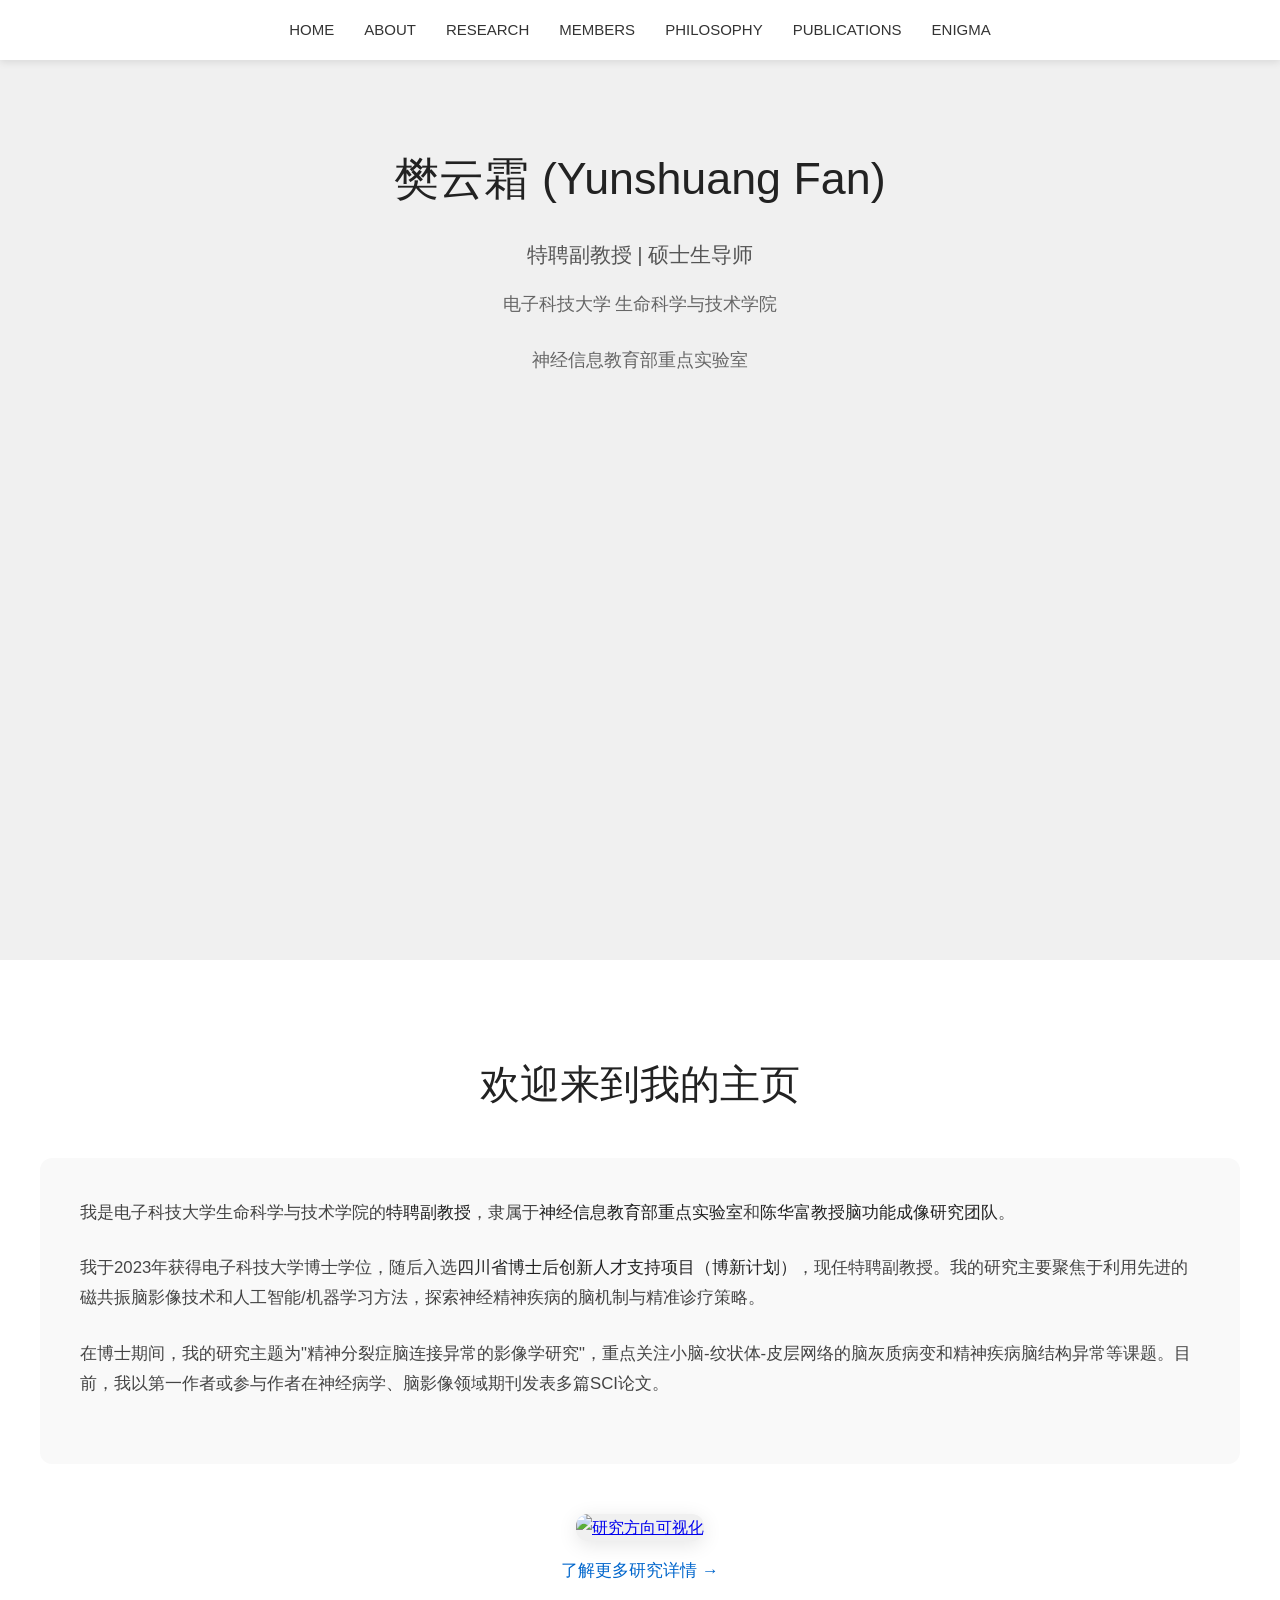
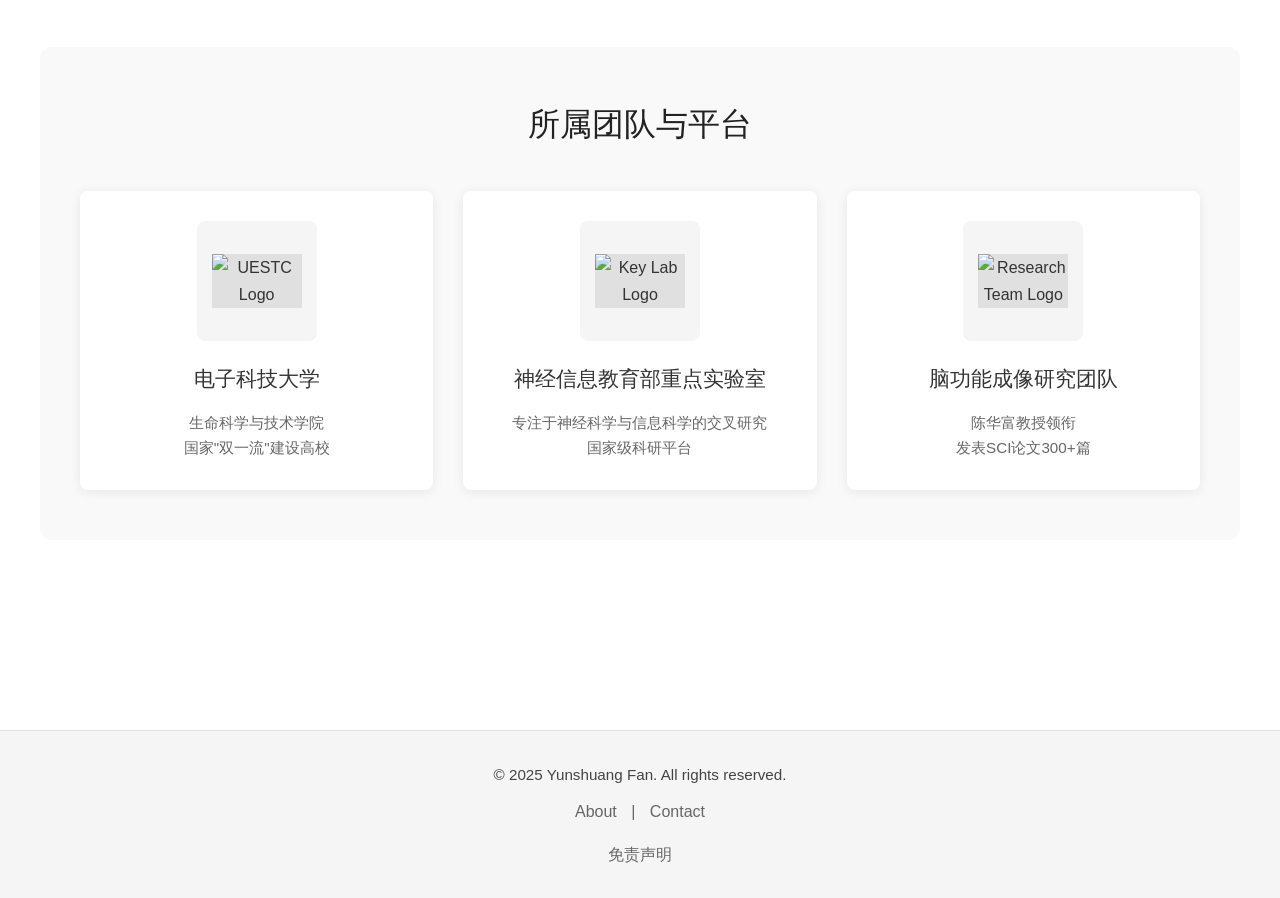
==== index.html @ 5d5f8464 "feat(pages): 添加关于页面、ENIGMA项目页面、成员页面和哲学页面 - 创建 about/index.html 页面，包含个人简介、研究方向、学术成果等内容 - 创建 enigma/in" ====
<!DOCTYPE html>
<html>
<head>
<meta charset="utf-8">
<title>Yunshuang Fan - Homepage</title>
<meta name="description" content="Yunshuang Fan - Associate Professor at University of Electronic Science and Technology of China, specializing in neuroimaging and brain connectivity research">
<meta name="author" content="">
<meta name="viewport" content="width=device-width, initial-scale=1">
<link rel="shortcut icon" href="#">
<link rel="stylesheet" href="https://cdnjs.cloudflare.com/ajax/libs/font-awesome/4.7.0/css/font-awesome.min.css">
<style>
* {
  margin: 0;
  padding: 0;
  box-sizing: border-box;
}

body {
  font-family: "HelveticaNeue-Light", "Helvetica Neue Light", "Helvetica Neue", Helvetica, Arial, "Lucida Grande", sans-serif;
  font-weight: 300;
  line-height: 1.7;
  color: #333;
  background-color: #ffffff;
}

/* Fixed Navigation Bar */
.fixed-nav-bar {
  position: fixed;
  top: 0;
  left: 0;
  right: 0;
  z-index: 9999;
  width: 100%;
  height: 60px;
  background-color: #ffffff;
  box-shadow: 0 2px 8px rgba(0,0,0,0.1);
}

.menu {
  width: 90%;
  max-width: 1200px;
  margin: 0 auto;
  height: 60px;
  display: flex;
  align-items: center;
  justify-content: center;
}

.menu-items {
  list-style: none;
  display: flex;
  gap: 30px;
}

.menu-items li {
  display: inline-block;
}

.menu-items a {
  text-decoration: none;
  color: #333;
  font-weight: 500;
  transition: color 0.3s ease;
  font-size: 15px;
}

.menu-items a:hover {
  color: #666;
}

.show, .hide {
  display: none;
}

/* Hero Section with Background Image */
.hero-content {
  position: relative;
  background: #f0f0f0;
  min-height: 900px;
  margin-top: 60px;
}

/* Main Content */
.main-content {
  padding: 40px 20px 60px;
}

.container {
  max-width: 1200px;
  margin: 0 auto;
}

/* Section Styling */
section {
  margin-bottom: 50px;
}

h1 {
  font-size: 2.5em;
  margin-bottom: 40px;
  color: #222;
  font-weight: 300;
  text-align: center;
}

h2 {
  font-size: 2em;
  margin-bottom: 30px;
  color: #222;
  font-weight: 300;
  text-align: center;
}

h3 {
  font-size: 1.5em;
  margin-bottom: 20px;
  color: #333;
  font-weight: 300;
}

p {
  margin-bottom: 25px;
  font-size: 1.05em;
  color: #444;
  line-height: 1.8;
}

strong {
  font-weight: 500;
  color: #222;
}

em {
  font-style: italic;
}

/* Vision Section */
#vision {
  background-color: #f9f9f9;
  padding: 40px;
  border-radius: 12px;
  margin-bottom: 40px;
}

/* Research Image Link */
.research-link {
  text-align: center;
  margin: 50px 0;
}

.research-link img {
  max-width: 100%;
  height: 400px;
  background: #f0f0f0;
  border-radius: 12px;
  box-shadow: 0 4px 20px rgba(0,0,0,0.1);
  transition: transform 0.3s ease, box-shadow 0.3s ease;
}

.research-link img:hover {
  transform: translateY(-5px);
  box-shadow: 0 6px 24px rgba(0,0,0,0.15);
}

/* Funders Section */
#funders {
  margin-top: 60px;
  padding: 50px 0;
  background-color: #f9f9f9;
  border-radius: 12px;
}

#funders h2 {
  margin-bottom: 40px;
}

.funders-grid {
  display: grid;
  grid-template-columns: repeat(auto-fit, minmax(280px, 1fr));
  gap: 30px;
  padding: 0 40px;
}

.funder-card {
  background: white;
  padding: 30px;
  border-radius: 8px;
  box-shadow: 0 2px 12px rgba(0,0,0,0.08);
  transition: transform 0.3s ease, box-shadow 0.3s ease;
  display: flex;
  flex-direction: column;
  align-items: center;
  text-align: center;
}

.funder-card:hover {
  transform: translateY(-5px);
  box-shadow: 0 4px 20px rgba(0,0,0,0.12);
}

.funder-logo {
  width: 120px;
  height: 120px;
  margin-bottom: 20px;
  display: flex;
  align-items: center;
  justify-content: center;
  background-color: #f5f5f5;
  border-radius: 8px;
  padding: 15px;
}

.funder-logo img {
  max-width: 100%;
  max-height: 100%;
  object-fit: contain;
  background: #e0e0e0;
}

.funder-card h3 {
  font-size: 1.3em;
  margin-bottom: 15px;
  color: #333;
  text-align: center;
}

.funder-card p {
  font-size: 0.95em;
  line-height: 1.6;
  color: #666;
  margin-bottom: 0;
}

/* Footer */
footer {
  background-color: #f5f5f5;
  padding: 30px 20px;
  text-align: center;
  margin-top: 80px;
  border-top: 1px solid #e0e0e0;
}

.copyright {
  margin-bottom: 15px;
  color: #666;
}

.copyright p {
  margin-bottom: 10px;
  font-size: 0.95em;
}

.copyright a {
  color: #666;
  text-decoration: none;
  margin: 0 10px;
}

.copyright a:hover {
  color: #333;
  text-decoration: underline;
}

.footerLinks a {
  color: #666;
  text-decoration: none;
}

.footerLinks a:hover {
  color: #333;
  text-decoration: underline;
}

/* Responsive Design */
@media only screen and (max-width: 1024px) {
  .hero-content {
    min-height: 700px;
  }

  .funders-grid {
    grid-template-columns: repeat(2, 1fr);
  }
}

@media only screen and (max-width: 800px) {
  /* Mobile Menu */
  .menu {
    position: relative;
    justify-content: flex-start;
  }

  .menu-items {
    display: none;
    flex-direction: column;
    position: absolute;
    top: 60px;
    left: 0;
    right: 0;
    background-color: #ffffff;
    box-shadow: 0 4px 8px rgba(0,0,0,0.1);
    padding: 20px 0;
    gap: 0;
  }

  .menu-items li {
    text-align: center;
    padding: 12px 0;
  }

  .show, .hide {
    display: inline-block;
    position: absolute;
    top: 50%;
    right: 20px;
    transform: translateY(-50%);
    font-size: 18px;
    color: #333;
    cursor: pointer;
  }

  .show::before {
    content: "☰";
  }

  .hide::before {
    content: "✕";
  }

  .hide {
    display: none;
  }

  #menu:target .show {
    display: none;
  }

  #menu:target .hide,
  #menu:target .menu-items {
    display: flex;
  }

  .hero-content {
    min-height: 500px;
  }

  h1 {
    font-size: 2em;
  }

  #vision {
    padding: 30px 25px;
  }

  .funders-grid {
    grid-template-columns: 1fr;
    padding: 0 20px;
  }

  #funders {
    padding: 40px 0;
  }
}

@media only screen and (max-width: 600px) {
  .hero-content {
    background: #f0f0f0;
    min-height: 300px;
  }

  .main-content {
    padding: 30px 15px;
  }

  h1 {
    font-size: 1.8em;
  }

  h2 {
    font-size: 1.6em;
  }

  p {
    font-size: 1em;
  }

  #vision {
    padding: 25px 20px;
  }

  .funder-card {
    padding: 25px 20px;
  }
}
</style>
</head>
<body>

<nav class="fixed-nav-bar">
  <div id="menu" class="menu">
    <a class="show" href="#menu"></a>
    <a class="hide" href="#hidemenu"></a>
    <ul class="menu-items">
      <li><a href="/">HOME</a></li>
      <li><a href="/about/">ABOUT</a></li>
      <li><a href="/researchs/">RESEARCH</a></li>
      <li><a href="/members/">MEMBERS</a></li>
      <li><a href="/philosophy/">PHILOSOPHY</a></li>
      <li><a href="/publications/">PUBLICATIONS</a></li>
      <li><a href="/enigma/">ENIGMA</a></li>
    </ul>
  </div>
</nav>

<!-- Hero Section -->
<section class="hero-content">
  <div class="description" style="max-width: 1200px; margin: 0 auto; padding: 80px 40px; text-align: center;">
    <h3 style="font-size: 2.8em; margin-bottom: 20px; color: #222;">樊云霜 (Yunshuang Fan)</h3>
    <p class="summary2" style="font-size: 1.3em; color: #555; margin-bottom: 15px;">特聘副教授 | 硕士生导师</p>
    <p class="summary2" style="font-size: 1.1em; color: #666;">电子科技大学 生命科学与技术学院</p>
    <p class="summary2" style="font-size: 1.1em; color: #666;">神经信息教育部重点实验室</p>
  </div>
</section>

<!-- Main Content -->
<div class="main-content">
  <div class="container">
    <section id="about">
      <h1>欢迎来到我的主页</h1>

      <section id="vision">
        <p>我是电子科技大学生命科学与技术学院的<strong>特聘副教授</strong>，隶属于<strong>神经信息教育部重点实验室</strong>和<strong>陈华富教授脑功能成像研究团队</strong>。</p>
        
        <p>我于2023年获得电子科技大学博士学位，随后入选<strong>四川省博士后创新人才支持项目（博新计划）</strong>，现任特聘副教授。我的研究主要聚焦于利用先进的磁共振脑影像技术和人工智能/机器学习方法，探索神经精神疾病的脑机制与精准诊疗策略。</p>
        
        <p>在博士期间，我的研究主题为"精神分裂症脑连接异常的影像学研究"，重点关注小脑-纹状体-皮层网络的脑灰质病变和精神疾病脑结构异常等课题。目前，我以第一作者或参与作者在神经病学、脑影像领域期刊发表多篇SCI论文。</p>
      </section>

      <div class="research-link">
        <a href="/researchs/">
          <img src="#" alt="研究方向可视化">
        </a>
        <p style="text-align: center; margin-top: 15px; color: #666;"><a href="/researchs/" style="color: #0066cc; text-decoration: none;">了解更多研究详情 →</a></p>
      </div>
    </section>

    <section id="funders">
      <h2>所属团队与平台</h2>

      <div class="funders-grid">
        <div class="funder-card">
          <div class="funder-logo">
            <img src="#" alt="UESTC Logo">
          </div>
          <h3>电子科技大学</h3>
          <p>生命科学与技术学院<br>国家"双一流"建设高校</p>
        </div>

        <div class="funder-card">
          <div class="funder-logo">
            <img src="#" alt="Key Lab Logo">
          </div>
          <h3>神经信息教育部重点实验室</h3>
          <p>专注于神经科学与信息科学的交叉研究<br>国家级科研平台</p>
        </div>

        <div class="funder-card">
          <div class="funder-logo">
            <img src="#" alt="Research Team Logo">
          </div>
          <h3>脑功能成像研究团队</h3>
          <p>陈华富教授领衔<br>发表SCI论文300+篇</p>
        </div>
      </div>
    </section>
  </div>
</div>

<footer>
  <div class="copyright">
    <p>© 2025 Yunshuang Fan. All rights reserved.</p>
    <a href="/about/">About</a> |
    <a href="mailto:[请填写邮箱]">Contact</a>
  </div>
  <div class="footerLinks">
    <a href="#">免责声明</a>
  </div>
</footer>

</body>
</html>
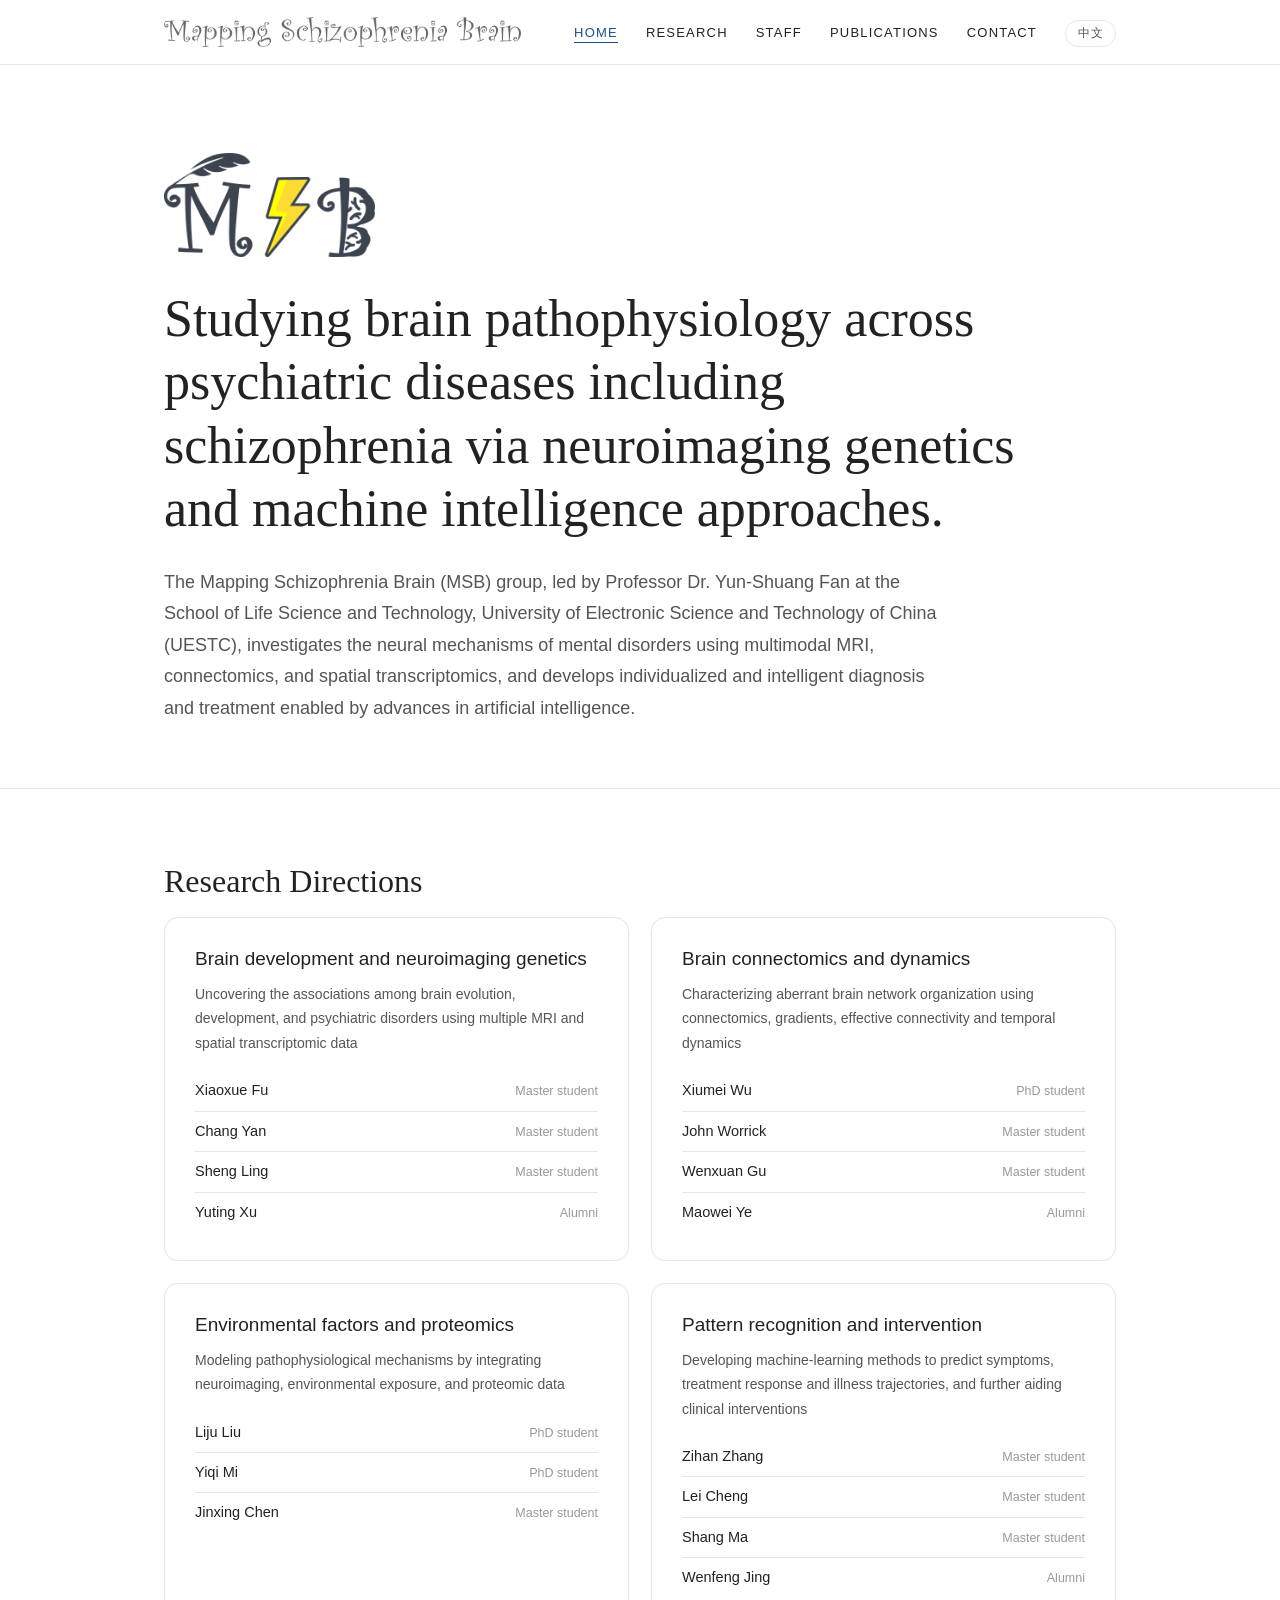
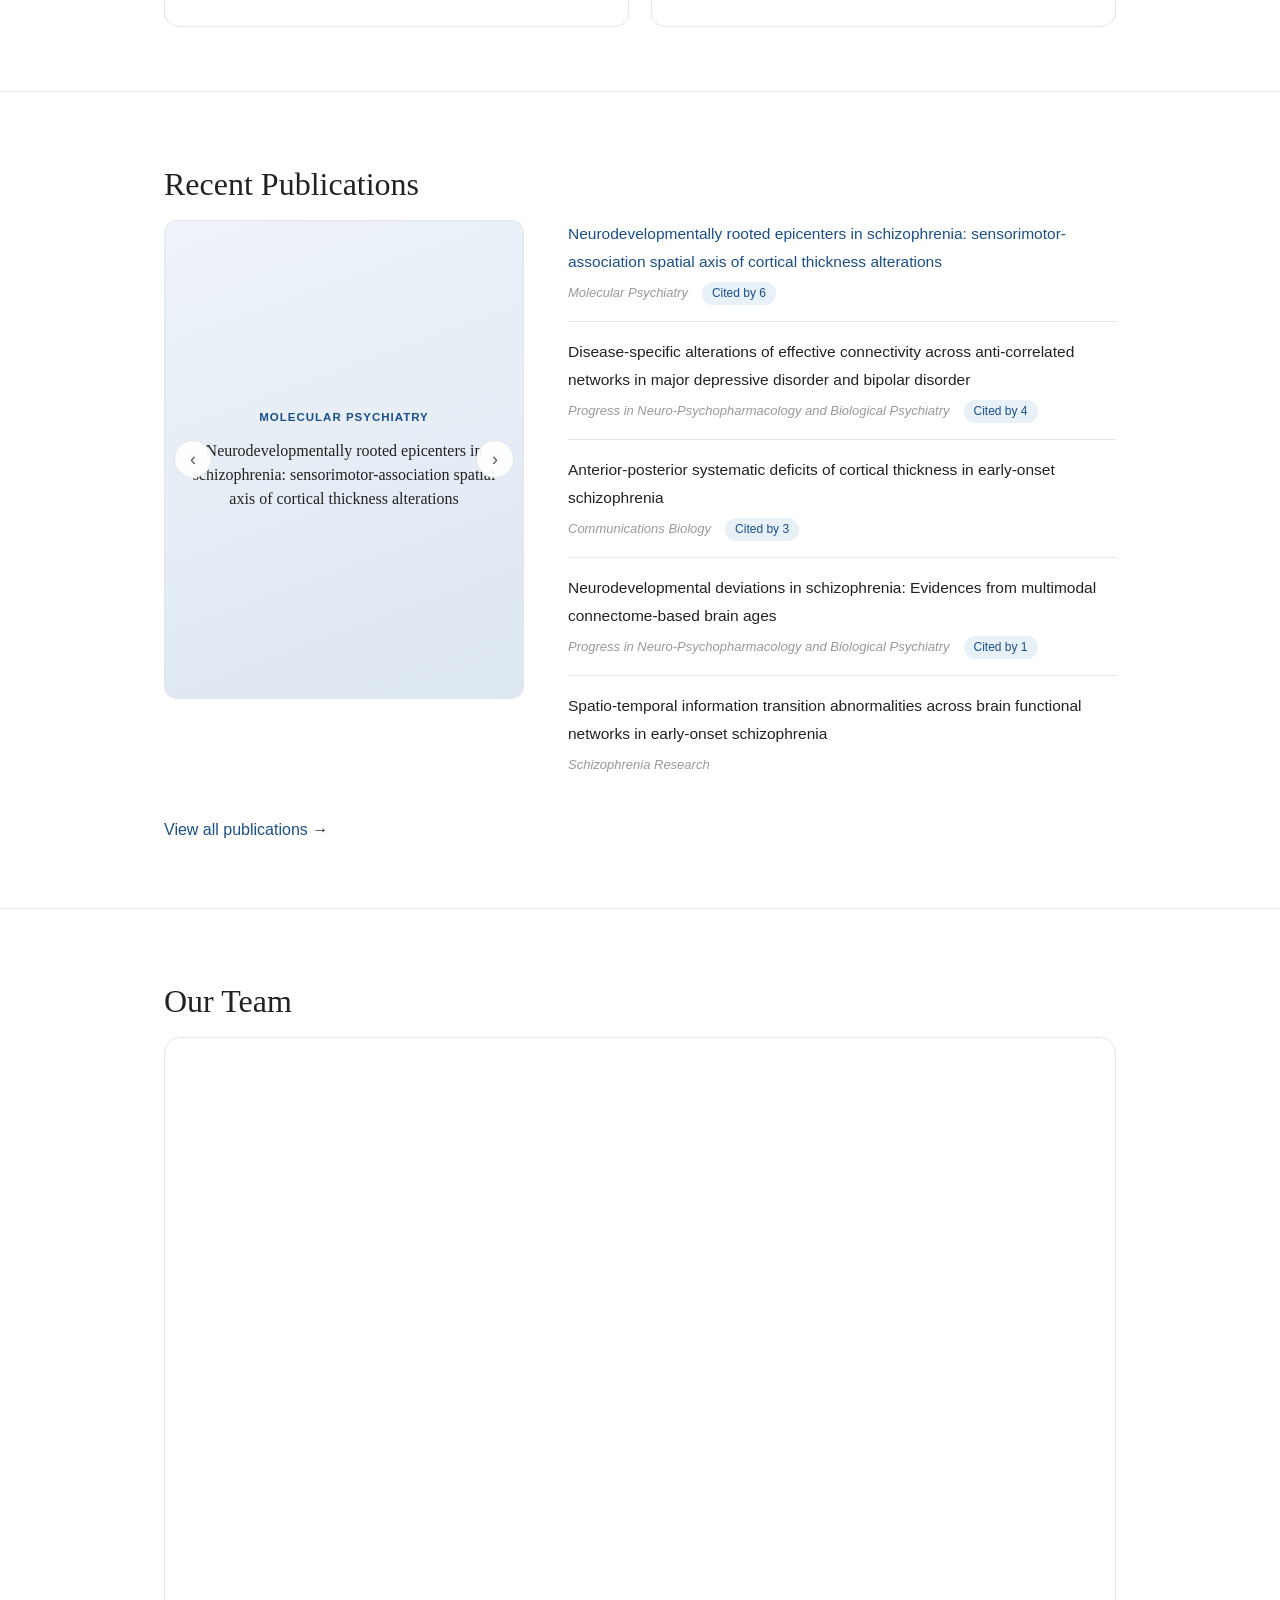
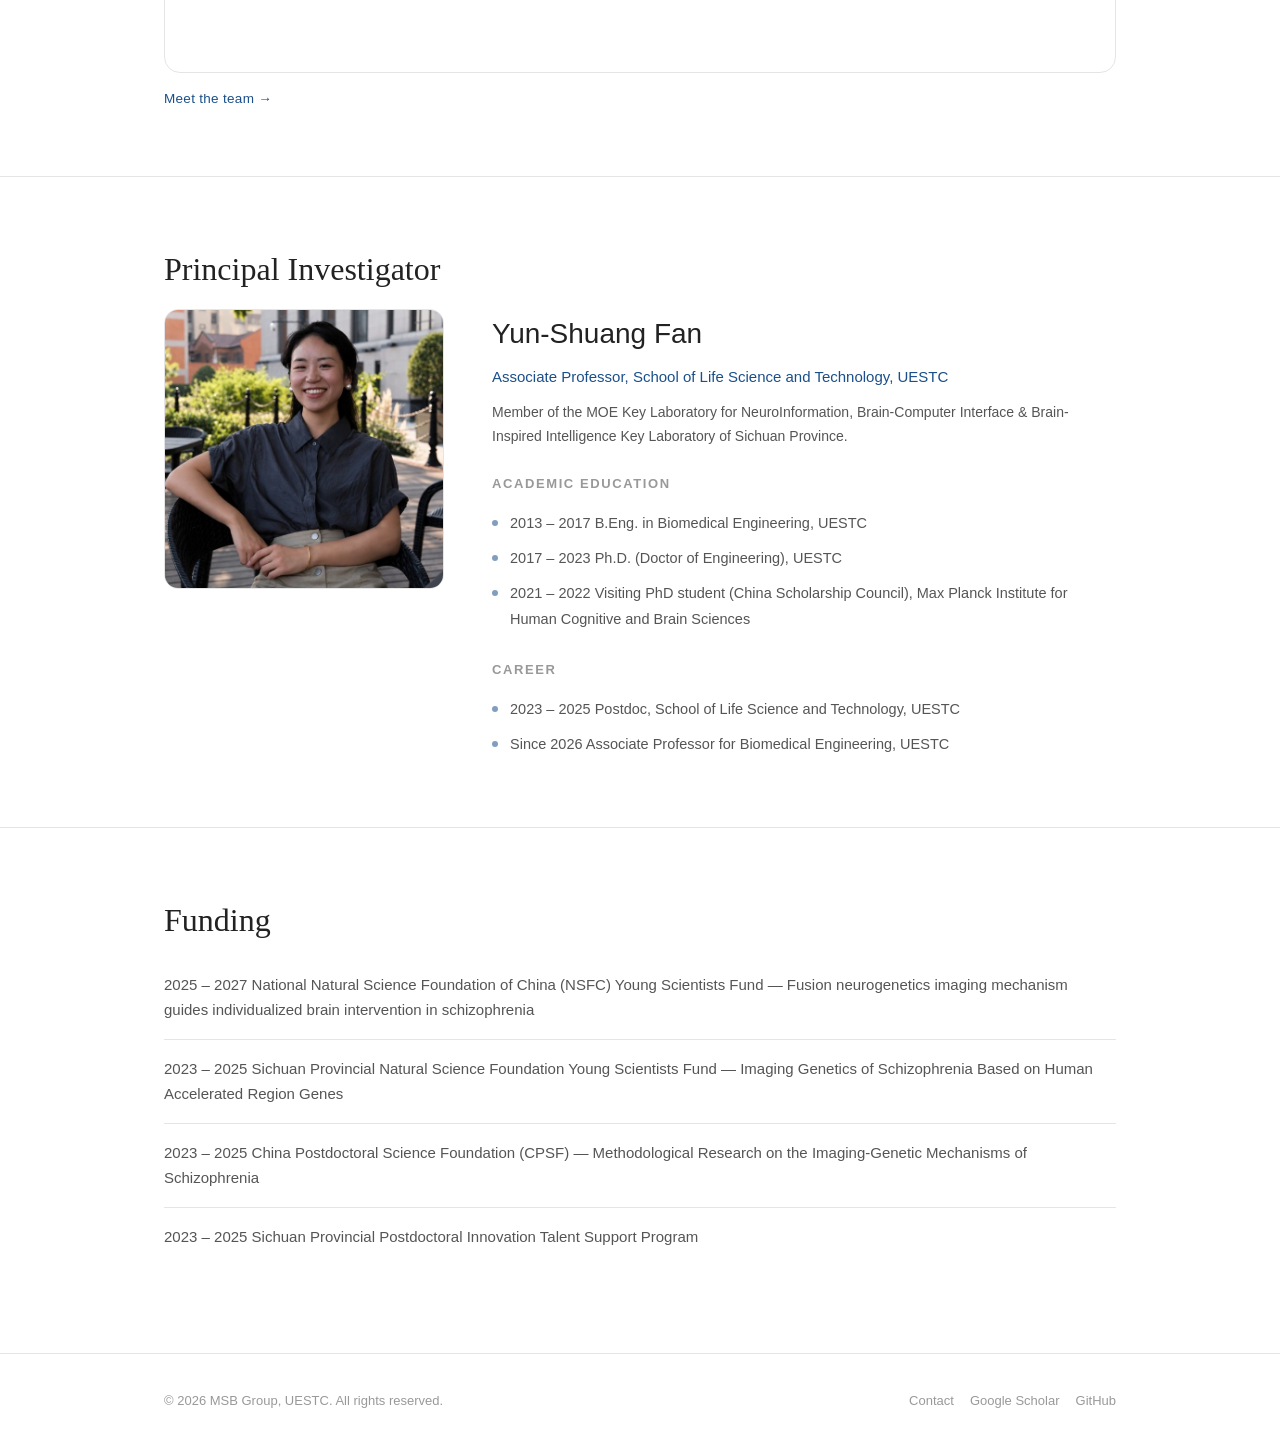
==== commit 4503dab4: "feat: rebuild home (6 sections), rename people to staff, add research/highlights data, new logos, ge" ====
--- a/index.html
+++ b/index.html
@@ -1,490 +1,104 @@
 <!DOCTYPE html>
-<html>
+<html lang="en">
 <head>
-<meta charset="utf-8">
-<title>Yunshuang Fan - Homepage</title>
-<meta name="description" content="Yunshuang Fan - Associate Professor at University of Electronic Science and Technology of China, specializing in neuroimaging and brain connectivity research">
-<meta name="author" content="">
-<meta name="viewport" content="width=device-width, initial-scale=1">
-<link rel="shortcut icon" href="#">
-<link rel="stylesheet" href="https://cdnjs.cloudflare.com/ajax/libs/font-awesome/4.7.0/css/font-awesome.min.css">
-<style>
-* {
-  margin: 0;
-  padding: 0;
-  box-sizing: border-box;
-}
+  <meta charset="utf-8">
+  <meta name="viewport" content="width=device-width, initial-scale=1">
+  <title>MSB — Mapping Schizophrenia Brain | UESTC</title>
+  <meta name="description" content="The MSB (Mapping Schizophrenia Brain) group at UESTC studies brain pathophysiology across psychiatric diseases via neuroimaging genetics and machine intelligence. Led by Prof. Yun-Shuang Fan.">
+  <link rel="icon" type="image/svg+xml" href="/assets/img/logo-square.svg">
+  <link rel="stylesheet" href="/assets/css/style.css">
+</head>
+<body data-page="home">
+  <div id="site-header"></div>
 
-body {
-  font-family: "HelveticaNeue-Light", "Helvetica Neue Light", "Helvetica Neue", Helvetica, Arial, "Lucida Grande", sans-serif;
-  font-weight: 300;
-  line-height: 1.7;
-  color: #333;
-  background-color: #ffffff;
-}
-
-/* Fixed Navigation Bar */
-.fixed-nav-bar {
-  position: fixed;
-  top: 0;
-  left: 0;
-  right: 0;
-  z-index: 9999;
-  width: 100%;
-  height: 60px;
-  background-color: #ffffff;
-  box-shadow: 0 2px 8px rgba(0,0,0,0.1);
-}
-
-.menu {
-  width: 90%;
-  max-width: 1200px;
-  margin: 0 auto;
-  height: 60px;
-  display: flex;
-  align-items: center;
-  justify-content: center;
-}
-
-.menu-items {
-  list-style: none;
-  display: flex;
-  gap: 30px;
-}
-
-.menu-items li {
-  display: inline-block;
-}
-
-.menu-items a {
-  text-decoration: none;
-  color: #333;
-  font-weight: 500;
-  transition: color 0.3s ease;
-  font-size: 15px;
-}
-
-.menu-items a:hover {
-  color: #666;
-}
-
-.show, .hide {
-  display: none;
-}
-
-/* Hero Section with Background Image */
-.hero-content {
-  position: relative;
-  background: #f0f0f0;
-  min-height: 900px;
-  margin-top: 60px;
-}
-
-/* Main Content */
-.main-content {
-  padding: 40px 20px 60px;
-}
-
-.container {
-  max-width: 1200px;
-  margin: 0 auto;
-}
-
-/* Section Styling */
-section {
-  margin-bottom: 50px;
-}
-
-h1 {
-  font-size: 2.5em;
-  margin-bottom: 40px;
-  color: #222;
-  font-weight: 300;
-  text-align: center;
-}
-
-h2 {
-  font-size: 2em;
-  margin-bottom: 30px;
-  color: #222;
-  font-weight: 300;
-  text-align: center;
-}
-
-h3 {
-  font-size: 1.5em;
-  margin-bottom: 20px;
-  color: #333;
-  font-weight: 300;
-}
-
-p {
-  margin-bottom: 25px;
-  font-size: 1.05em;
-  color: #444;
-  line-height: 1.8;
-}
-
-strong {
-  font-weight: 500;
-  color: #222;
-}
-
-em {
-  font-style: italic;
-}
-
-/* Vision Section */
-#vision {
-  background-color: #f9f9f9;
-  padding: 40px;
-  border-radius: 12px;
-  margin-bottom: 40px;
-}
-
-/* Research Image Link */
-.research-link {
-  text-align: center;
-  margin: 50px 0;
-}
-
-.research-link img {
-  max-width: 100%;
-  height: 400px;
-  background: #f0f0f0;
-  border-radius: 12px;
-  box-shadow: 0 4px 20px rgba(0,0,0,0.1);
-  transition: transform 0.3s ease, box-shadow 0.3s ease;
-}
-
-.research-link img:hover {
-  transform: translateY(-5px);
-  box-shadow: 0 6px 24px rgba(0,0,0,0.15);
-}
-
-/* Funders Section */
-#funders {
-  margin-top: 60px;
-  padding: 50px 0;
-  background-color: #f9f9f9;
-  border-radius: 12px;
-}
-
-#funders h2 {
-  margin-bottom: 40px;
-}
-
-.funders-grid {
-  display: grid;
-  grid-template-columns: repeat(auto-fit, minmax(280px, 1fr));
-  gap: 30px;
-  padding: 0 40px;
-}
-
-.funder-card {
-  background: white;
-  padding: 30px;
-  border-radius: 8px;
-  box-shadow: 0 2px 12px rgba(0,0,0,0.08);
-  transition: transform 0.3s ease, box-shadow 0.3s ease;
-  display: flex;
-  flex-direction: column;
-  align-items: center;
-  text-align: center;
-}
-
-.funder-card:hover {
-  transform: translateY(-5px);
-  box-shadow: 0 4px 20px rgba(0,0,0,0.12);
-}
-
-.funder-logo {
-  width: 120px;
-  height: 120px;
-  margin-bottom: 20px;
-  display: flex;
-  align-items: center;
-  justify-content: center;
-  background-color: #f5f5f5;
-  border-radius: 8px;
-  padding: 15px;
-}
-
-.funder-logo img {
-  max-width: 100%;
-  max-height: 100%;
-  object-fit: contain;
-  background: #e0e0e0;
-}
-
-.funder-card h3 {
-  font-size: 1.3em;
-  margin-bottom: 15px;
-  color: #333;
-  text-align: center;
-}
-
-.funder-card p {
-  font-size: 0.95em;
-  line-height: 1.6;
-  color: #666;
-  margin-bottom: 0;
-}
-
-/* Footer */
-footer {
-  background-color: #f5f5f5;
-  padding: 30px 20px;
-  text-align: center;
-  margin-top: 80px;
-  border-top: 1px solid #e0e0e0;
-}
-
-.copyright {
-  margin-bottom: 15px;
-  color: #666;
-}
-
-.copyright p {
-  margin-bottom: 10px;
-  font-size: 0.95em;
-}
-
-.copyright a {
-  color: #666;
-  text-decoration: none;
-  margin: 0 10px;
-}
-
-.copyright a:hover {
-  color: #333;
-  text-decoration: underline;
-}
-
-.footerLinks a {
-  color: #666;
-  text-decoration: none;
-}
-
-.footerLinks a:hover {
-  color: #333;
-  text-decoration: underline;
-}
-
-/* Responsive Design */
-@media only screen and (max-width: 1024px) {
-  .hero-content {
-    min-height: 700px;
-  }
-
-  .funders-grid {
-    grid-template-columns: repeat(2, 1fr);
-  }
-}
-
-@media only screen and (max-width: 800px) {
-  /* Mobile Menu */
-  .menu {
-    position: relative;
-    justify-content: flex-start;
-  }
-
-  .menu-items {
-    display: none;
-    flex-direction: column;
-    position: absolute;
-    top: 60px;
-    left: 0;
-    right: 0;
-    background-color: #ffffff;
-    box-shadow: 0 4px 8px rgba(0,0,0,0.1);
-    padding: 20px 0;
-    gap: 0;
-  }
-
-  .menu-items li {
-    text-align: center;
-    padding: 12px 0;
-  }
-
-  .show, .hide {
-    display: inline-block;
-    position: absolute;
-    top: 50%;
-    right: 20px;
-    transform: translateY(-50%);
-    font-size: 18px;
-    color: #333;
-    cursor: pointer;
-  }
-
-  .show::before {
-    content: "☰";
-  }
-
-  .hide::before {
-    content: "✕";
-  }
-
-  .hide {
-    display: none;
-  }
-
-  #menu:target .show {
-    display: none;
-  }
-
-  #menu:target .hide,
-  #menu:target .menu-items {
-    display: flex;
-  }
-
-  .hero-content {
-    min-height: 500px;
-  }
-
-  h1 {
-    font-size: 2em;
-  }
-
-  #vision {
-    padding: 30px 25px;
-  }
-
-  .funders-grid {
-    grid-template-columns: 1fr;
-    padding: 0 20px;
-  }
-
-  #funders {
-    padding: 40px 0;
-  }
-}
-
-@media only screen and (max-width: 600px) {
-  .hero-content {
-    background: #f0f0f0;
-    min-height: 300px;
-  }
-
-  .main-content {
-    padding: 30px 15px;
-  }
-
-  h1 {
-    font-size: 1.8em;
-  }
-
-  h2 {
-    font-size: 1.6em;
-  }
-
-  p {
-    font-size: 1em;
-  }
-
-  #vision {
-    padding: 25px 20px;
-  }
-
-  .funder-card {
-    padding: 25px 20px;
-  }
-}
-</style>
-</head>
-<body>
-
-<nav class="fixed-nav-bar">
-  <div id="menu" class="menu">
-    <a class="show" href="#menu"></a>
-    <a class="hide" href="#hidemenu"></a>
-    <ul class="menu-items">
-      <li><a href="/">HOME</a></li>
-      <li><a href="/about/">ABOUT</a></li>
-      <li><a href="/researchs/">RESEARCH</a></li>
-      <li><a href="/members/">MEMBERS</a></li>
-      <li><a href="/philosophy/">PHILOSOPHY</a></li>
-      <li><a href="/publications/">PUBLICATIONS</a></li>
-      <li><a href="/enigma/">ENIGMA</a></li>
-    </ul>
-  </div>
-</nav>
-
-<!-- Hero Section -->
-<section class="hero-content">
-  <div class="description" style="max-width: 1200px; margin: 0 auto; padding: 80px 40px; text-align: center;">
-    <h3 style="font-size: 2.8em; margin-bottom: 20px; color: #222;">樊云霜 (Yunshuang Fan)</h3>
-    <p class="summary2" style="font-size: 1.3em; color: #555; margin-bottom: 15px;">特聘副教授 | 硕士生导师</p>
-    <p class="summary2" style="font-size: 1.1em; color: #666;">电子科技大学 生命科学与技术学院</p>
-    <p class="summary2" style="font-size: 1.1em; color: #666;">神经信息教育部重点实验室</p>
-  </div>
-</section>
-
-<!-- Main Content -->
-<div class="main-content">
-  <div class="container">
-    <section id="about">
-      <h1>欢迎来到我的主页</h1>
-
-      <section id="vision">
-        <p>我是电子科技大学生命科学与技术学院的<strong>特聘副教授</strong>，隶属于<strong>神经信息教育部重点实验室</strong>和<strong>陈华富教授脑功能成像研究团队</strong>。</p>
-        
-        <p>我于2023年获得电子科技大学博士学位，随后入选<strong>四川省博士后创新人才支持项目（博新计划）</strong>，现任特聘副教授。我的研究主要聚焦于利用先进的磁共振脑影像技术和人工智能/机器学习方法，探索神经精神疾病的脑机制与精准诊疗策略。</p>
-        
-        <p>在博士期间，我的研究主题为"精神分裂症脑连接异常的影像学研究"，重点关注小脑-纹状体-皮层网络的脑灰质病变和精神疾病脑结构异常等课题。目前，我以第一作者或参与作者在神经病学、脑影像领域期刊发表多篇SCI论文。</p>
-      </section>
-
-      <div class="research-link">
-        <a href="/researchs/">
-          <img src="#" alt="研究方向可视化">
-        </a>
-        <p style="text-align: center; margin-top: 15px; color: #666;"><a href="/researchs/" style="color: #0066cc; text-decoration: none;">了解更多研究详情 →</a></p>
+  <main>
+    <!-- 1.1 Hero -->
+    <section class="hero">
+      <div class="wrap">
+        <img class="hero-mark" src="/assets/img/icon-only.png" alt="MSB — Mapping Schizophrenia Brain">
+        <h1 data-i18n="home.title"></h1>
+        <p data-i18n="home.lead"></p>
       </div>
     </section>
 
-    <section id="funders">
-      <h2>所属团队与平台</h2>
+    <!-- 1.2 Research directions -->
+    <section class="section">
+      <div class="wrap">
+        <h2 class="section-title" data-i18n="home.research.title"></h2>
+        <div class="dir-grid" id="dir-grid"></div>
+      </div>
+    </section>
 
-      <div class="funders-grid">
-        <div class="funder-card">
-          <div class="funder-logo">
-            <img src="#" alt="UESTC Logo">
+    <!-- 1.3 Recent publications -->
+    <section class="section">
+      <div class="wrap">
+        <h2 class="section-title" data-i18n="home.papers.title"></h2>
+        <div class="papers-layout">
+          <div class="papers-carousel" id="papers-carousel"></div>
+          <ul class="papers-list" id="papers-list"></ul>
+        </div>
+        <p class="mt-24"><a href="/publications/" data-i18n="home.papers.more"></a> →</p>
+      </div>
+    </section>
+
+    <!-- 1.4 Team photo -->
+    <section class="section">
+      <div class="wrap">
+        <h2 class="section-title" data-i18n="home.members.title"></h2>
+        <a class="team-link" href="/staff/" id="team-link">
+          <figure class="team-photo" id="team-photo">
+            <img src="/assets/img/team-photo.jpg" alt="MSB group" loading="lazy">
+          </figure>
+          <span class="team-cta" data-i18n="home.members.cta"></span>
+        </a>
+      </div>
+    </section>
+
+    <!-- 1.5 Principal Investigator -->
+    <section class="section">
+      <div class="wrap">
+        <h2 class="section-title" data-i18n="home.pi.title"></h2>
+        <div class="pi-layout">
+          <img class="pi-photo" src="/assets/people/yun-shuang-fan.jpg" alt="Yun-Shuang Fan" loading="lazy">
+          <div class="pi-info">
+            <h3>Yun-Shuang Fan</h3>
+            <p class="pi-title"><a href="https://www.life.uestc.edu.cn/sznr2.jsp?urltype=news.NewsContentUrl&wbtreeid=1223&wbnewsid=7107"
+               target="_blank" rel="noopener" data-i18n="home.pi.role"></a></p>
+            <p class="pi-affil" data-i18n="home.pi.moe"></p>
+
+            <h4 class="cv-head" data-i18n="home.pi.edu.title"></h4>
+            <ul class="cv-list">
+              <li data-i18n="home.pi.edu1"></li>
+              <li data-i18n="home.pi.edu2"></li>
+              <li data-i18n="home.pi.edu3"></li>
+            </ul>
+
+            <h4 class="cv-head" data-i18n="home.pi.career.title"></h4>
+            <ul class="cv-list">
+              <li data-i18n="home.pi.career1"></li>
+              <li data-i18n="home.pi.career2"></li>
+            </ul>
           </div>
-          <h3>电子科技大学</h3>
-          <p>生命科学与技术学院<br>国家"双一流"建设高校</p>
-        </div>
-
-        <div class="funder-card">
-          <div class="funder-logo">
-            <img src="#" alt="Key Lab Logo">
-          </div>
-          <h3>神经信息教育部重点实验室</h3>
-          <p>专注于神经科学与信息科学的交叉研究<br>国家级科研平台</p>
-        </div>
-
-        <div class="funder-card">
-          <div class="funder-logo">
-            <img src="#" alt="Research Team Logo">
-          </div>
-          <h3>脑功能成像研究团队</h3>
-          <p>陈华富教授领衔<br>发表SCI论文300+篇</p>
         </div>
       </div>
     </section>
-  </div>
-</div>
 
-<footer>
-  <div class="copyright">
-    <p>© 2025 Yunshuang Fan. All rights reserved.</p>
-    <a href="/about/">About</a> |
-    <a href="mailto:[请填写邮箱]">Contact</a>
-  </div>
-  <div class="footerLinks">
-    <a href="#">免责声明</a>
-  </div>
-</footer>
+    <!-- 1.6 Funding -->
+    <section class="section">
+      <div class="wrap">
+        <h2 class="section-title" data-i18n="home.funding.title"></h2>
+        <ul class="funding-list">
+          <li data-i18n="home.funding.1"></li>
+          <li data-i18n="home.funding.2"></li>
+          <li data-i18n="home.funding.3"></li>
+          <li data-i18n="home.funding.4"></li>
+        </ul>
+      </div>
+    </section>
+  </main>
 
+  <div id="site-footer"></div>
+  <script src="/assets/js/site.js"></script>
+  <script src="/assets/js/home.js"></script>
 </body>
-</html>+</html>
--- a/assets/css/style.css
+++ b/assets/css/style.css
@@ -0,0 +1,744 @@
+/* ============================================================
+   MSB — Mapping Schizophrenia Brain · Design System
+   Minimal academic style (inspired by cng-lab.github.io)
+   ============================================================ */
+
+:root {
+  --accent: #1a4f8a;
+  --accent-soft: #e8f0f8;
+  --text: #222;
+  --text-2: #555;
+  --text-3: #999;
+  --line: #e5e5e5;
+  --bg: #ffffff;
+  --bg-soft: #fafafa;
+  --maxw: 1000px;
+  --font-sans: "Helvetica Neue", Helvetica, Arial, "PingFang SC", "Hiragino Sans GB", "Microsoft YaHei", sans-serif;
+  --font-serif: Georgia, "Times New Roman", "Songti SC", serif;
+}
+
+* { margin: 0; padding: 0; box-sizing: border-box; }
+
+html { scroll-behavior: smooth; }
+
+body {
+  font-family: var(--font-sans);
+  font-weight: 300;
+  line-height: 1.75;
+  color: var(--text);
+  background: var(--bg);
+  -webkit-font-smoothing: antialiased;
+}
+
+.wrap { max-width: var(--maxw); margin: 0 auto; padding: 0 24px; }
+
+a { color: var(--accent); text-decoration: none; }
+a:hover { text-decoration: underline; }
+
+img { max-width: 100%; display: block; }
+
+/* ---------------- Header / Nav ---------------- */
+.site-header {
+  position: sticky;
+  top: 0;
+  z-index: 100;
+  background: rgba(255, 255, 255, 0.96);
+  backdrop-filter: blur(6px);
+  border-bottom: 1px solid var(--line);
+}
+
+.nav-wrap {
+  display: flex;
+  align-items: center;
+  justify-content: space-between;
+  height: 64px;
+}
+
+.brand { display: flex; align-items: center; gap: 10px; color: var(--text); }
+.brand:hover { text-decoration: none; }
+
+.brand-logo { height: 30px; width: auto; display: block; }
+
+.nav-links { display: flex; align-items: center; gap: 28px; list-style: none; }
+
+.nav-links a {
+  color: var(--text);
+  font-size: 13px;
+  font-weight: 500;
+  letter-spacing: 1.2px;
+  text-transform: uppercase;
+  padding-bottom: 2px;
+  border-bottom: 1.5px solid transparent;
+}
+
+.nav-links a:hover { color: var(--accent); text-decoration: none; }
+.nav-links a.active { color: var(--accent); border-bottom-color: var(--accent); }
+
+.lang-toggle {
+  font-family: var(--font-sans);
+  font-size: 12px;
+  letter-spacing: 0.5px;
+  color: var(--text-2);
+  background: none;
+  border: 1px solid var(--line);
+  border-radius: 999px;
+  padding: 4px 12px;
+  cursor: pointer;
+  transition: all 0.2s;
+}
+.lang-toggle:hover { color: var(--accent); border-color: var(--accent); }
+
+.menu-btn { display: none; background: none; border: none; font-size: 20px; cursor: pointer; color: var(--text); }
+
+/* ---------------- Main ---------------- */
+main { min-height: 70vh; }
+
+.page-body { padding: 56px 0 80px; }
+
+/* Hero */
+.hero { padding: 88px 0 64px; border-bottom: 1px solid var(--line); }
+
+.hero-mark { height: 104px; width: auto; margin-bottom: 30px; }
+
+.hero h1 {
+  font-family: var(--font-serif);
+  font-size: 52px;
+  font-weight: 400;
+  line-height: 1.22;
+  max-width: 900px;
+  margin-bottom: 26px;
+}
+
+.hero p { font-size: 18px; color: var(--text-2); max-width: 780px; }
+
+/* Section */
+.section { padding: 64px 0; border-bottom: 1px solid var(--line); }
+.section:last-child { border-bottom: none; }
+
+.section-title {
+  font-family: var(--font-serif);
+  font-size: 32px;
+  font-weight: 400;
+  margin-bottom: 8px;
+}
+
+.section-sub { color: var(--text-3); font-size: 14px; margin-bottom: 40px; letter-spacing: 0.3px; }
+
+h2.block-title {
+  font-size: 15px;
+  font-weight: 600;
+  letter-spacing: 2px;
+  text-transform: uppercase;
+  color: var(--text-2);
+  margin: 48px 0 24px;
+  padding-top: 40px;
+  border-top: 1px solid var(--line);
+}
+h2.block-title:first-of-type { border-top: none; padding-top: 0; margin-top: 0; }
+
+/* Page header (sub pages) */
+.page-head { padding: 72px 0 48px; border-bottom: 1px solid var(--line); margin-bottom: 0; }
+.page-head h1 { font-family: var(--font-serif); font-size: 52px; font-weight: 400; line-height: 1.22; margin-bottom: 14px; }
+.page-head p { color: var(--text-2); max-width: 680px; font-size: 16px; }
+
+/* Research directions (research page) */
+.res-block { padding: 34px 0; border-bottom: 1px solid var(--line); }
+.res-block:last-child { border-bottom: none; }
+.res-block h3 { font-size: 22px; font-weight: 500; margin-bottom: 10px; }
+.res-block .dir-desc { font-size: 15px; max-width: 760px; }
+.res-block .dir-members { max-width: 460px; margin-top: 16px; }
+
+/* People */
+.pi-card {
+  display: grid;
+  grid-template-columns: 160px 1fr;
+  gap: 36px;
+  align-items: start;
+  padding: 40px;
+  background: var(--bg-soft);
+  border: 1px solid var(--line);
+  border-radius: 12px;
+  margin-bottom: 8px;
+}
+
+.pi-card h3 { font-size: 24px; font-weight: 500; margin-bottom: 4px; }
+.pi-card .pi-role { color: var(--accent); font-size: 14px; font-weight: 500; margin-bottom: 12px; }
+.pi-card p { color: var(--text-2); font-size: 14.5px; margin-bottom: 10px; }
+
+.people-grid {
+  display: grid;
+  grid-template-columns: repeat(auto-fill, minmax(280px, 1fr));
+  gap: 20px;
+}
+
+.member-card {
+  border: 1px solid var(--line);
+  border-radius: 12px;
+  padding: 28px;
+  display: flex;
+  gap: 18px;
+  align-items: flex-start;
+  transition: border-color 0.2s, box-shadow 0.2s;
+  background: var(--bg);
+}
+.member-card:hover { border-color: #cfd8e3; box-shadow: 0 4px 16px rgba(26, 79, 138, 0.06); }
+
+.avatar {
+  width: 64px;
+  height: 64px;
+  border-radius: 50%;
+  object-fit: cover;
+  flex-shrink: 0;
+  background: var(--accent-soft);
+  color: var(--accent);
+  display: flex;
+  align-items: center;
+  justify-content: center;
+  font-weight: 600;
+  font-size: 20px;
+  letter-spacing: 0.5px;
+}
+.avatar.lg { width: 160px; height: 160px; font-size: 42px; border-radius: 16px; }
+
+.member-info { min-width: 0; }
+.member-name { font-size: 17px; font-weight: 500; }
+.member-role { font-size: 12.5px; color: var(--accent); font-weight: 500; margin: 2px 0 8px; }
+.member-research { font-size: 13.5px; color: var(--text-2); line-height: 1.6; margin-bottom: 10px; }
+
+.member-links { display: flex; gap: 10px; }
+.member-links a { color: var(--text-3); display: inline-flex; }
+.member-links a:hover { color: var(--accent); }
+.member-links svg { width: 18px; height: 18px; }
+
+.member-dest { font-size: 13px; color: var(--text-3); margin-top: 6px; }
+
+/* Publications */
+.pub-stats {
+  display: flex;
+  gap: 48px;
+  flex-wrap: wrap;
+  padding: 28px 0;
+}
+
+.pub-stat .num { font-family: var(--font-serif); font-size: 34px; color: var(--text); line-height: 1.1; }
+.pub-stat .lbl { font-size: 12px; letter-spacing: 1px; text-transform: uppercase; color: var(--text-3); margin-top: 4px; }
+
+.pub-toolbar {
+  display: flex;
+  justify-content: space-between;
+  align-items: center;
+  gap: 16px;
+  flex-wrap: wrap;
+  margin: 8px 0 8px;
+}
+
+.pub-search {
+  font-family: var(--font-sans);
+  font-size: 14px;
+  padding: 8px 14px;
+  border: 1px solid var(--line);
+  border-radius: 999px;
+  width: 280px;
+  max-width: 100%;
+  outline: none;
+}
+.pub-search:focus { border-color: var(--accent); }
+
+.pub-updated { font-size: 12.5px; color: var(--text-3); }
+
+.pub-year {
+  font-family: var(--font-serif);
+  font-size: 22px;
+  color: var(--accent);
+  margin: 36px 0 4px;
+}
+
+.pub-item { padding: 20px 0; border-bottom: 1px solid var(--line); }
+.pub-item:last-child { border-bottom: none; }
+
+.pub-title { font-size: 16px; font-weight: 500; line-height: 1.5; }
+.pub-title a { color: var(--text); }
+.pub-title a:hover { color: var(--accent); }
+
+.pub-authors { font-size: 13.5px; color: var(--text-2); margin-top: 4px; }
+.pub-venue { font-size: 13px; color: var(--text-3); font-style: italic; margin-top: 2px; }
+
+.pub-cite {
+  display: inline-block;
+  font-size: 12px;
+  color: var(--accent);
+  background: var(--accent-soft);
+  border-radius: 999px;
+  padding: 1px 10px;
+  margin-top: 8px;
+}
+
+.pagination { display: flex; gap: 8px; justify-content: center; margin-top: 48px; flex-wrap: wrap; }
+.pagination button {
+  font-family: var(--font-sans);
+  min-width: 36px;
+  height: 36px;
+  border: 1px solid var(--line);
+  background: var(--bg);
+  border-radius: 8px;
+  font-size: 13.5px;
+  color: var(--text-2);
+  cursor: pointer;
+}
+.pagination button:hover { border-color: var(--accent); color: var(--accent); }
+.pagination button.cur { background: var(--accent); border-color: var(--accent); color: #fff; }
+.pagination button:disabled { opacity: 0.35; cursor: default; }
+
+/* Contact */
+.contact-grid { display: grid; grid-template-columns: 1.2fr 1fr; gap: 56px; align-items: start; }
+.contact-item { padding: 22px 0; border-bottom: 1px solid var(--line); }
+.contact-item:first-child { padding-top: 0; }
+.contact-item h3 { font-size: 13px; letter-spacing: 1.5px; text-transform: uppercase; color: var(--text-3); font-weight: 500; margin-bottom: 8px; }
+.contact-item p { font-size: 16px; }
+.qr-box { text-align: center; }
+.qr-box img { width: 220px; margin: 0 auto 14px; border: 1px solid var(--line); border-radius: 12px; }
+.qr-box p { font-size: 13.5px; color: var(--text-2); }
+
+/* Footer */
+.site-footer { border-top: 1px solid var(--line); padding: 36px 0; margin-top: 24px; }
+.footer-inner {
+  display: flex;
+  justify-content: space-between;
+  align-items: center;
+  gap: 16px;
+  flex-wrap: wrap;
+  font-size: 13px;
+  color: var(--text-3);
+}
+.footer-inner a { color: var(--text-3); margin-left: 16px; }
+.footer-inner a:hover { color: var(--accent); }
+
+/* Utility */
+.muted { color: var(--text-3); }
+.mt-24 { margin-top: 24px; }
+
+/* ---------------- Home: research directions ---------------- */
+.dir-grid {
+  display: grid;
+  grid-template-columns: repeat(2, 1fr);
+  gap: 22px;
+  margin-top: 8px;
+}
+
+.dir-card {
+  border: 1px solid var(--line);
+  border-radius: 14px;
+  padding: 28px 30px;
+  transition: border-color 0.25s, box-shadow 0.25s;
+}
+.dir-card:hover { border-color: #cfd8e3; box-shadow: 0 6px 22px rgba(26, 79, 138, 0.07); }
+
+.dir-card h3 { font-size: 19px; font-weight: 500; line-height: 1.35; margin-bottom: 10px; }
+.dir-desc { font-size: 14px; color: var(--text-2); margin-bottom: 16px; }
+
+.dir-members { list-style: none; }
+.dir-members li {
+  display: flex;
+  justify-content: space-between;
+  align-items: baseline;
+  gap: 12px;
+  padding: 7px 0;
+  border-top: 1px solid var(--line);
+  font-size: 14.5px;
+}
+.dir-members li:first-child { border-top: none; }
+.dir-members a { color: var(--text); }
+.dir-members a:hover { color: var(--accent); text-decoration: none; }
+.dir-role { font-size: 12.5px; color: var(--text-3); white-space: nowrap; }
+
+/* ---------------- Home: recent publications ---------------- */
+.papers-layout {
+  display: grid;
+  grid-template-columns: minmax(0, 360px) 1fr;
+  gap: 44px;
+  align-items: start;
+  margin-top: 8px;
+}
+
+.papers-carousel { position: relative; }
+
+.pc-viewport {
+  overflow: hidden;
+  border-radius: 12px;
+  border: 1px solid var(--line);
+  background: var(--bg-soft);
+}
+
+.pc-track { display: flex; transition: transform 0.5s cubic-bezier(0.22, 0.61, 0.36, 1); }
+
+.pc-slide { flex: 0 0 100%; display: block; }
+
+.pc-cover {
+  position: relative;
+  display: flex;
+  align-items: center;
+  justify-content: center;
+  aspect-ratio: 3 / 4;
+  overflow: hidden;
+}
+.pc-cover img { width: 100%; height: 100%; object-fit: cover; display: block; }
+
+.pc-fallback {
+  display: none;
+  flex-direction: column;
+  gap: 12px;
+  padding: 30px 26px;
+  text-align: center;
+}
+.pc-cover.no-cover { background: linear-gradient(160deg, #eef3f9, #dde7f2); }
+.pc-cover.no-cover img { display: none; }
+.pc-cover.no-cover .pc-fallback { display: flex; }
+.pc-fallback .pc-venue { font-size: 11.5px; letter-spacing: 1px; text-transform: uppercase; color: var(--accent); font-weight: 600; }
+.pc-fallback .pc-title { font-family: var(--font-serif); font-size: 16px; line-height: 1.5; color: var(--text); }
+
+.pc-arrow {
+  position: absolute;
+  top: 50%;
+  transform: translateY(-50%);
+  width: 38px;
+  height: 38px;
+  border-radius: 50%;
+  border: 1px solid var(--line);
+  background: rgba(255, 255, 255, 0.94);
+  color: var(--text-2);
+  font-size: 18px;
+  line-height: 1;
+  cursor: pointer;
+  display: flex;
+  align-items: center;
+  justify-content: center;
+  transition: border-color 0.2s, color 0.2s;
+  z-index: 2;
+}
+.pc-arrow:hover { border-color: var(--accent); color: var(--accent); }
+.pc-prev { left: 10px; }
+.pc-next { right: 10px; }
+
+.papers-list { list-style: none; }
+.papers-list li {
+  padding: 16px 0;
+  border-bottom: 1px solid var(--line);
+}
+.papers-list li:first-child { padding-top: 0; }
+.papers-list li:last-child { border-bottom: none; }
+.papers-list a { color: var(--text); font-size: 15.5px; font-weight: 500; line-height: 1.5; }
+.papers-list a:hover { color: var(--accent); text-decoration: none; }
+.papers-list li.active a { color: var(--accent); }
+.paper-meta { display: flex; gap: 14px; align-items: center; margin-top: 6px; flex-wrap: wrap; }
+.paper-venue { font-size: 13px; color: var(--text-3); font-style: italic; }
+.paper-cite { font-size: 12px; color: var(--accent); background: var(--accent-soft); border-radius: 999px; padding: 1px 10px; }
+
+/* ---------------- Home: team photo ---------------- */
+.team-link { display: block; }
+.team-link:hover { text-decoration: none; }
+
+.team-photo {
+  position: relative;
+  margin: 8px 0 0;
+  border-radius: 16px;
+  overflow: hidden;
+  border: 1px solid var(--line);
+  transition: transform 0.5s cubic-bezier(0.22, 0.61, 0.36, 1);
+}
+.team-photo img {
+  width: 100%;
+  height: auto;
+  display: block;
+  transform-origin: center center;
+}
+.team-link:hover .team-photo { transform: scale(1.008); }
+
+.team-cta {
+  display: inline-block;
+  margin-top: 14px;
+  font-size: 13.5px;
+  color: var(--accent);
+  letter-spacing: 0.3px;
+}
+.team-link:hover .team-cta { text-decoration: underline; }
+
+/* ---------------- Home: Principal Investigator ---------------- */
+.pi-layout {
+  display: grid;
+  grid-template-columns: 280px 1fr;
+  gap: 48px;
+  align-items: start;
+  margin-top: 12px;
+}
+
+.pi-photo {
+  width: 100%;
+  border-radius: 14px;
+  border: 1px solid var(--line);
+  display: block;
+}
+
+.pi-info h3 { font-size: 28px; font-weight: 500; margin-bottom: 6px; }
+.pi-title { font-size: 15px; margin-bottom: 10px; }
+.pi-title a { color: var(--accent); }
+.pi-affil { font-size: 14px; color: var(--text-2); margin-bottom: 24px; }
+
+.cv-head {
+  font-size: 13px;
+  font-weight: 600;
+  letter-spacing: 1.6px;
+  text-transform: uppercase;
+  color: var(--text-3);
+  margin: 22px 0 10px;
+}
+
+.cv-list { list-style: none; }
+.cv-list li {
+  position: relative;
+  padding: 5px 0 5px 18px;
+  font-size: 14.5px;
+  color: var(--text-2);
+}
+.cv-list li::before {
+  content: "";
+  position: absolute;
+  left: 0;
+  top: 14px;
+  width: 6px;
+  height: 6px;
+  border-radius: 50%;
+  background: var(--accent);
+  opacity: 0.55;
+}
+
+/* ---------------- Home: funding ---------------- */
+.funding-list { list-style: none; }
+.funding-list li {
+  padding: 16px 0;
+  border-bottom: 1px solid var(--line);
+  font-size: 15px;
+  color: var(--text-2);
+  line-height: 1.7;
+}
+.funding-list li:last-child { border-bottom: none; }
+
+/* ---------------- Carousel (people page) ---------------- */
+.carousel { position: relative; margin-top: 4px; }
+
+.carousel-viewport {
+  overflow: hidden;
+  border-radius: 14px;
+  border: 1px solid var(--line);
+  background: var(--bg-soft);
+}
+
+.carousel-track {
+  display: flex;
+  transition: transform 0.65s cubic-bezier(0.22, 0.61, 0.36, 1);
+  will-change: transform;
+}
+
+.carousel-slide {
+  position: relative;
+  flex: 0 0 100%;
+  margin: 0;
+  aspect-ratio: 3 / 2;
+}
+
+.carousel-slide img {
+  width: 100%;
+  height: 100%;
+  object-fit: cover;
+  display: block;
+}
+
+.carousel-cap {
+  position: absolute;
+  left: 0;
+  right: 0;
+  bottom: 0;
+  padding: 34px 18px 12px;
+  font-size: 13.5px;
+  color: #fff;
+  background: linear-gradient(transparent, rgba(0, 0, 0, 0.55));
+  pointer-events: none;
+}
+
+.carousel-arrow {
+  position: absolute;
+  top: 50%;
+  transform: translateY(-50%);
+  width: 42px;
+  height: 42px;
+  border-radius: 50%;
+  border: 1px solid var(--line);
+  background: rgba(255, 255, 255, 0.92);
+  color: var(--text-2);
+  font-size: 20px;
+  line-height: 1;
+  cursor: pointer;
+  display: flex;
+  align-items: center;
+  justify-content: center;
+  opacity: 0;
+  transition: opacity 0.25s, border-color 0.2s, color 0.2s;
+  z-index: 2;
+}
+.carousel:hover .carousel-arrow,
+.carousel-arrow:focus-visible { opacity: 1; }
+.carousel-arrow:hover { border-color: var(--accent); color: var(--accent); }
+.carousel-prev { left: 14px; }
+.carousel-next { right: 14px; }
+
+.carousel-dots {
+  display: flex;
+  justify-content: center;
+  gap: 8px;
+  margin-top: 16px;
+}
+
+.carousel-dot {
+  width: 8px;
+  height: 8px;
+  padding: 0;
+  border: none;
+  border-radius: 50%;
+  background: #cfd8e3;
+  cursor: pointer;
+  transition: background 0.25s, transform 0.25s;
+}
+.carousel-dot:hover { background: #a9b8c9; }
+.carousel-dot.active { background: var(--accent); transform: scale(1.3); }
+
+@media (prefers-reduced-motion: reduce) {
+  .carousel-track { transition: none; }
+}
+
+/* ---------------- Member JSON generator ---------------- */
+.mform {
+  display: grid;
+  grid-template-columns: repeat(2, 1fr);
+  gap: 18px;
+}
+.mform .full { grid-column: 1 / -1; }
+
+.mfield label {
+  display: block;
+  font-size: 13px;
+  font-weight: 500;
+  color: var(--text-2);
+  margin-bottom: 6px;
+}
+
+.mfield input[type="text"],
+.mfield input[type="url"],
+.mfield input[type="email"],
+.mfield input[type="number"],
+.mfield select {
+  width: 100%;
+  font: inherit;
+  font-size: 14px;
+  padding: 9px 12px;
+  border: 1px solid var(--line);
+  border-radius: 8px;
+  color: var(--text);
+  background: var(--bg);
+}
+.mfield input:focus, .mfield select:focus { outline: none; border-color: var(--accent); }
+
+.mfield .hint { font-size: 12px; color: var(--text-3); margin-top: 5px; }
+
+.checkfield .check {
+  display: flex;
+  align-items: center;
+  gap: 8px;
+  font-weight: 400;
+  font-size: 14px;
+  color: var(--text-2);
+}
+.checkfield input { width: auto; }
+
+.mform-actions {
+  display: flex;
+  align-items: center;
+  gap: 14px;
+  margin-top: 26px;
+  flex-wrap: wrap;
+}
+
+.mbtn {
+  font: inherit;
+  font-size: 14px;
+  padding: 10px 22px;
+  border-radius: 999px;
+  border: 1px solid var(--line);
+  background: var(--bg);
+  color: var(--text);
+  cursor: pointer;
+  transition: border-color 0.2s, color 0.2s, background 0.2s;
+}
+.mbtn:hover { border-color: var(--accent); color: var(--accent); }
+.mbtn.primary { background: var(--accent); border-color: var(--accent); color: #fff; }
+.mbtn.primary:hover { background: #16437a; color: #fff; }
+
+.mj-status { font-size: 13px; color: var(--accent); }
+
+.mj-output {
+  background: var(--bg-soft);
+  border: 1px solid var(--line);
+  border-radius: 10px;
+  padding: 18px;
+  overflow: auto;
+  max-height: 420px;
+  font-family: Consolas, Menlo, monospace;
+  font-size: 12.5px;
+  line-height: 1.6;
+}
+
+.mj-steps { padding-left: 22px; font-size: 15px; color: var(--text-2); }
+.mj-steps li { padding: 6px 0; }
+
+@media (max-width: 800px) {
+  .mform { grid-template-columns: 1fr; }
+}
+
+/* ---------------- Responsive ---------------- */
+@media (max-width: 800px) {
+  .menu-btn { display: block; }
+  .brand-logo { height: 22px; }
+
+  .nav-links {
+    display: none;
+    position: absolute;
+    top: 64px;
+    left: 0;
+    right: 0;
+    background: var(--bg);
+    flex-direction: column;
+    align-items: center;
+    gap: 0;
+    padding: 12px 0 20px;
+    border-bottom: 1px solid var(--line);
+    box-shadow: 0 8px 16px rgba(0, 0, 0, 0.04);
+  }
+  .nav-links.open { display: flex; }
+  .nav-links li { padding: 10px 0; }
+  .nav-links .lang-item { margin-top: 8px; }
+
+  .hero { padding: 56px 0 44px; }
+  .hero-mark { height: 70px; margin-bottom: 22px; }
+  .hero h1 { font-size: 32px; }
+  .page-head h1 { font-size: 32px; }
+
+  .pi-card { grid-template-columns: 1fr; padding: 28px; }
+  .avatar.lg { width: 120px; height: 120px; }
+
+  .dir-grid { grid-template-columns: 1fr; }
+  .papers-layout { grid-template-columns: 1fr; gap: 30px; }
+  .papers-carousel { max-width: 320px; }
+  .pi-layout { grid-template-columns: 1fr; gap: 26px; }
+  .pi-photo { max-width: 220px; }
+  .contact-grid { grid-template-columns: 1fr; gap: 32px; }
+  .pub-stats { gap: 28px; }
+  .pub-search { width: 100%; }
+}
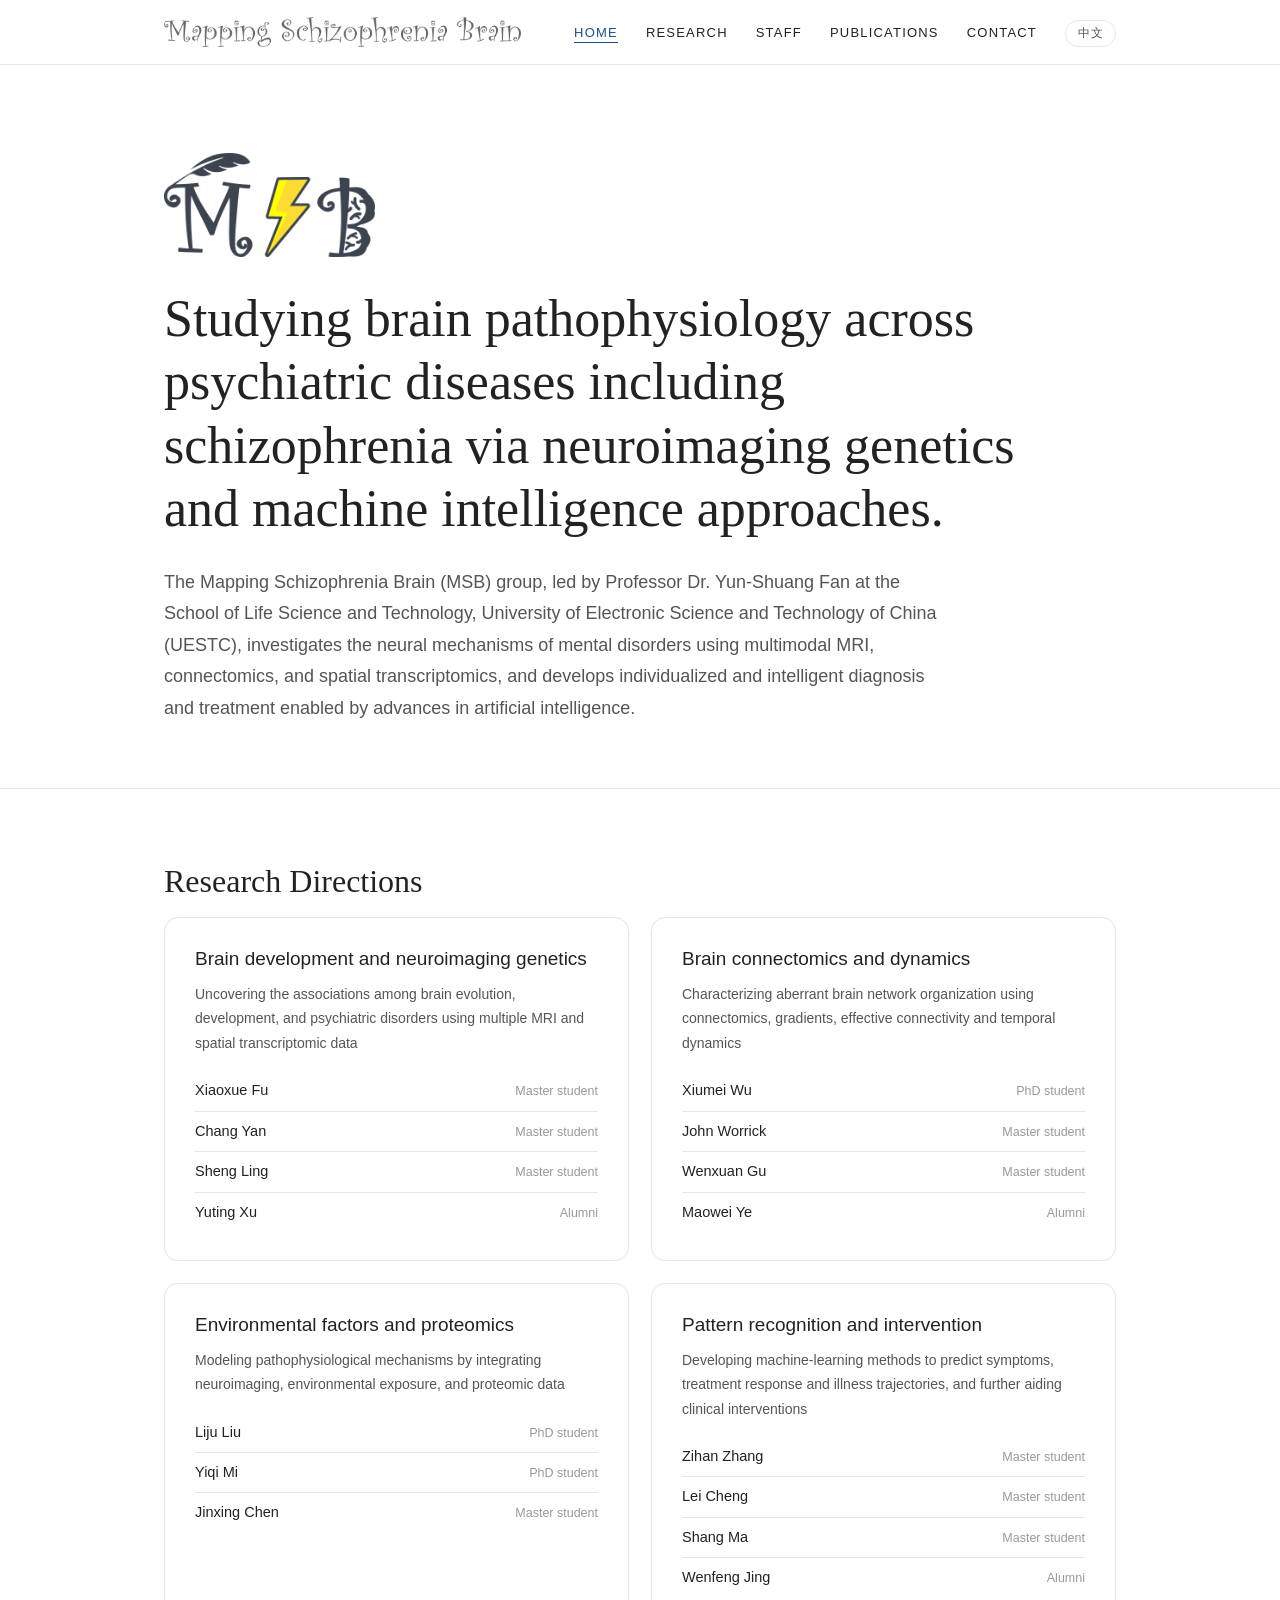
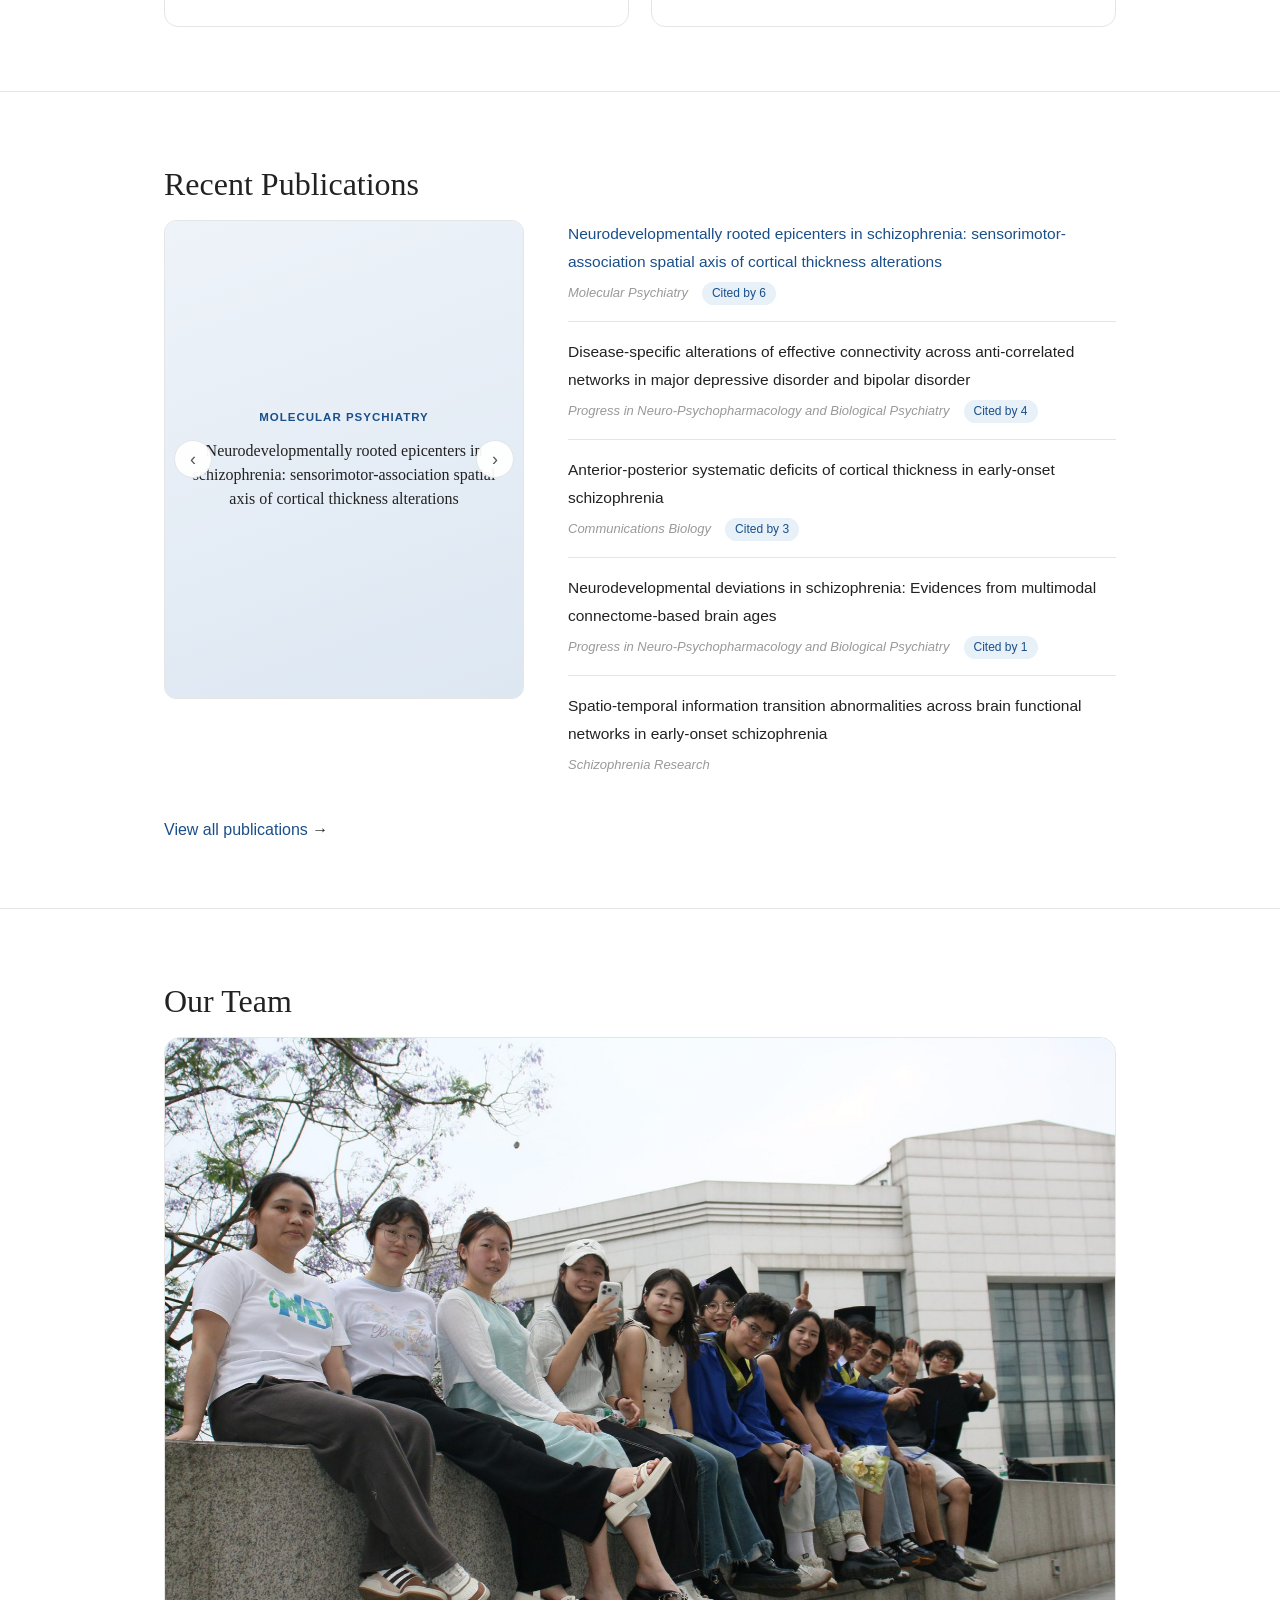
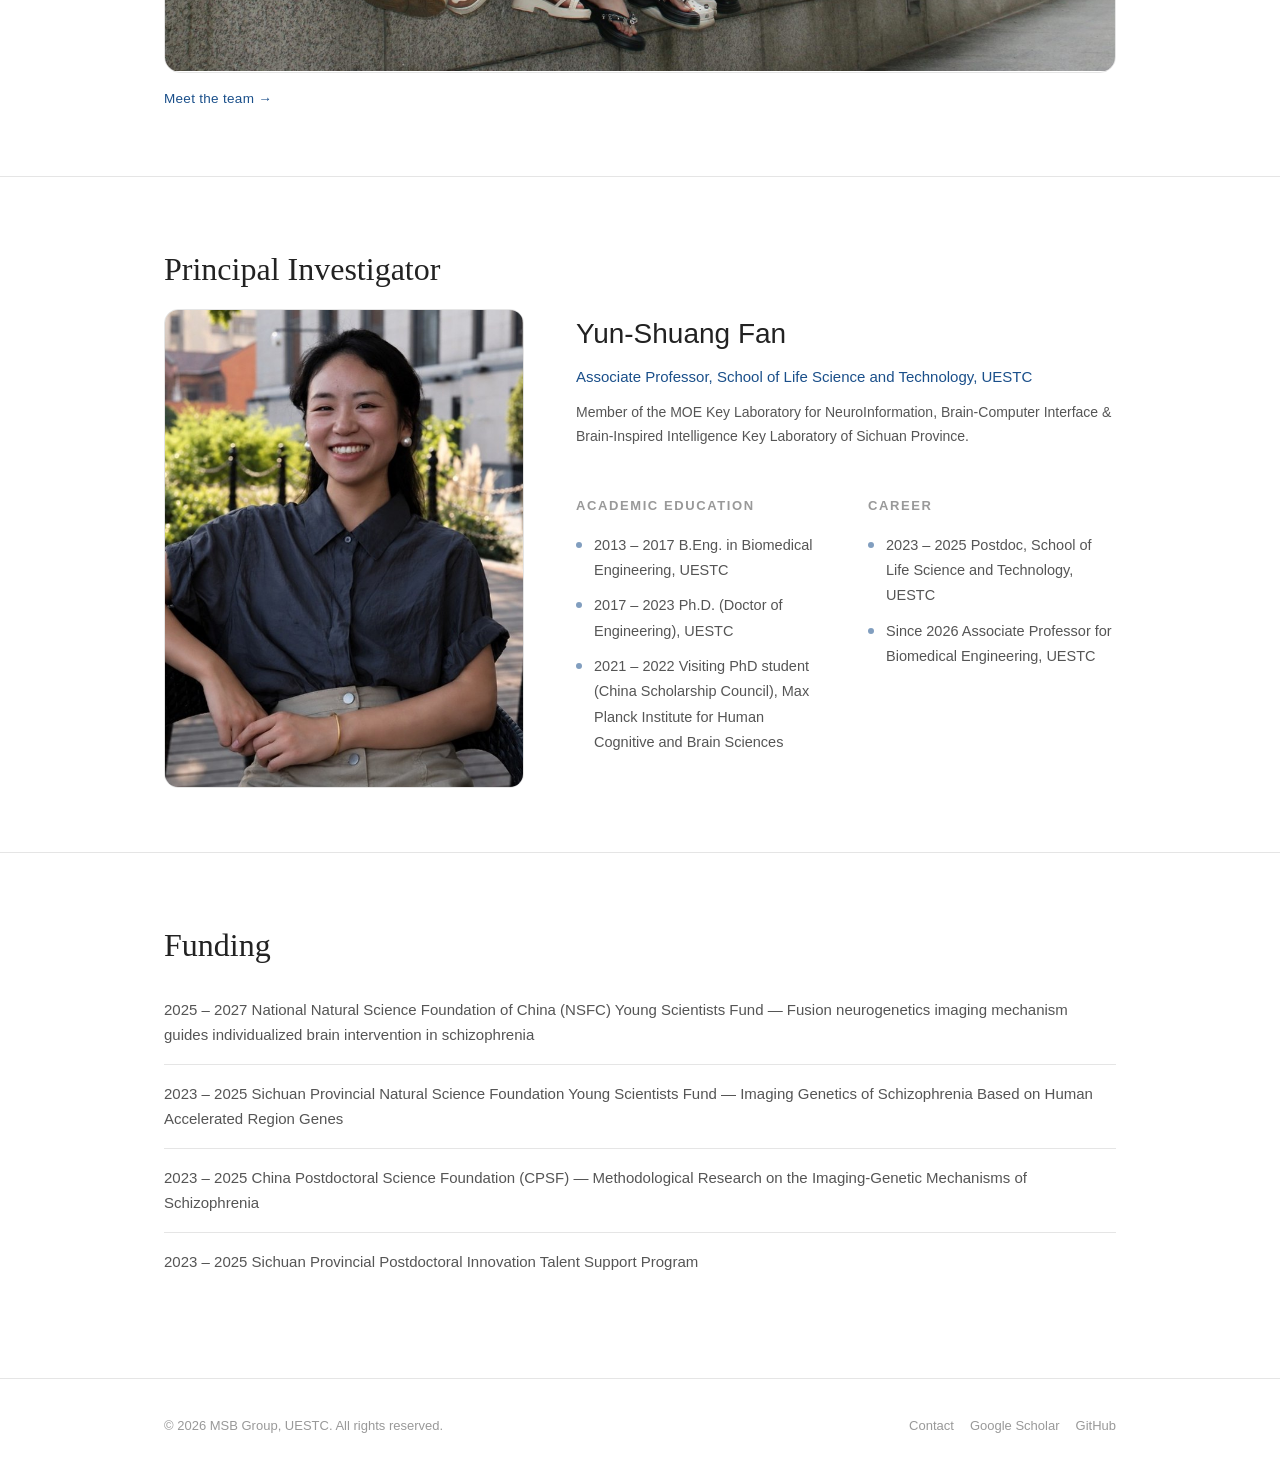
==== commit 83b9160e: "fix: sticky nav (wrapper); PI layout with portrait photo + two-column CV; team photo magnetic snap; " ====
--- a/index.html
+++ b/index.html
@@ -66,18 +66,23 @@
                target="_blank" rel="noopener" data-i18n="home.pi.role"></a></p>
             <p class="pi-affil" data-i18n="home.pi.moe"></p>
 
-            <h4 class="cv-head" data-i18n="home.pi.edu.title"></h4>
-            <ul class="cv-list">
-              <li data-i18n="home.pi.edu1"></li>
-              <li data-i18n="home.pi.edu2"></li>
-              <li data-i18n="home.pi.edu3"></li>
-            </ul>
-
-            <h4 class="cv-head" data-i18n="home.pi.career.title"></h4>
-            <ul class="cv-list">
-              <li data-i18n="home.pi.career1"></li>
-              <li data-i18n="home.pi.career2"></li>
-            </ul>
+            <div class="cv-grid">
+              <div class="cv-col">
+                <h4 class="cv-head" data-i18n="home.pi.edu.title"></h4>
+                <ul class="cv-list">
+                  <li data-i18n="home.pi.edu1"></li>
+                  <li data-i18n="home.pi.edu2"></li>
+                  <li data-i18n="home.pi.edu3"></li>
+                </ul>
+              </div>
+              <div class="cv-col">
+                <h4 class="cv-head" data-i18n="home.pi.career.title"></h4>
+                <ul class="cv-list">
+                  <li data-i18n="home.pi.career1"></li>
+                  <li data-i18n="home.pi.career2"></li>
+                </ul>
+              </div>
+            </div>
           </div>
         </div>
       </div>
--- a/assets/css/style.css
+++ b/assets/css/style.css
@@ -167,26 +167,51 @@
 
 .people-grid {
   display: grid;
-  grid-template-columns: repeat(auto-fill, minmax(280px, 1fr));
-  gap: 20px;
+  grid-template-columns: repeat(auto-fill, minmax(215px, 1fr));
+  gap: 22px;
 }
 
 .member-card {
   border: 1px solid var(--line);
-  border-radius: 12px;
-  padding: 28px;
-  display: flex;
-  gap: 18px;
-  align-items: flex-start;
-  transition: border-color 0.2s, box-shadow 0.2s;
+  border-radius: 14px;
+  padding: 0;
+  overflow: hidden;
+  display: block;
   background: var(--bg);
-}
-.member-card:hover { border-color: #cfd8e3; box-shadow: 0 4px 16px rgba(26, 79, 138, 0.06); }
+  transition: border-color 0.25s, box-shadow 0.25s, transform 0.25s;
+}
+.member-card:hover {
+  border-color: #cfd8e3;
+  box-shadow: 0 8px 24px rgba(26, 79, 138, 0.09);
+  transform: translateY(-2px);
+}
+
+.member-photo {
+  display: block;
+  width: 100%;
+  aspect-ratio: 1 / 1;
+  object-fit: cover;
+  background: var(--accent-soft);
+  transition: transform 0.5s cubic-bezier(0.22, 0.61, 0.36, 1);
+}
+.member-card:hover .member-photo { transform: scale(1.035); }
+
+.member-photo.is-initials {
+  display: flex;
+  align-items: center;
+  justify-content: center;
+  font-family: var(--font-serif);
+  font-size: 46px;
+  color: var(--accent);
+  letter-spacing: 1px;
+}
+
+.member-card .member-info { padding: 18px 20px 20px; }
 
 .avatar {
   width: 64px;
   height: 64px;
-  border-radius: 50%;
+  border-radius: 12px;
   object-fit: cover;
   flex-shrink: 0;
   background: var(--accent-soft);
@@ -198,7 +223,7 @@
   font-size: 20px;
   letter-spacing: 0.5px;
 }
-.avatar.lg { width: 160px; height: 160px; font-size: 42px; border-radius: 16px; }
+.avatar.lg { width: 180px; height: 180px; font-size: 42px; border-radius: 14px; }
 
 .member-info { min-width: 0; }
 .member-name { font-size: 17px; font-weight: 500; }
@@ -450,6 +475,20 @@
   height: auto;
   display: block;
   transform-origin: center center;
+  will-change: opacity, transform;
+}
+
+/* JS scroll states: engaged = follows scroll; snapping/releasing = auto absorb */
+.team-photo.is-engaged img {
+  opacity: var(--tp-o, 0);
+  transform: translateY(var(--tp-y, 0px)) scale(var(--tp-s, 1));
+  transition: none;
+}
+.team-photo.is-snapping img,
+.team-photo.is-releasing img {
+  opacity: var(--tp-o, 1);
+  transform: translateY(var(--tp-y, 0px)) scale(var(--tp-s, 1));
+  transition: opacity 0.5s ease-out, transform 0.55s cubic-bezier(0.22, 0.61, 0.36, 1);
 }
 .team-link:hover .team-photo { transform: scale(1.008); }
 
@@ -465,8 +504,8 @@
 /* ---------------- Home: Principal Investigator ---------------- */
 .pi-layout {
   display: grid;
-  grid-template-columns: 280px 1fr;
-  gap: 48px;
+  grid-template-columns: 360px 1fr;
+  gap: 52px;
   align-items: start;
   margin-top: 12px;
 }
@@ -482,6 +521,12 @@
 .pi-title { font-size: 15px; margin-bottom: 10px; }
 .pi-title a { color: var(--accent); }
 .pi-affil { font-size: 14px; color: var(--text-2); margin-bottom: 24px; }
+
+.cv-grid {
+  display: grid;
+  grid-template-columns: 1fr 1fr;
+  gap: 6px 44px;
+}
 
 .cv-head {
   font-size: 13px;
@@ -737,7 +782,8 @@
   .papers-layout { grid-template-columns: 1fr; gap: 30px; }
   .papers-carousel { max-width: 320px; }
   .pi-layout { grid-template-columns: 1fr; gap: 26px; }
-  .pi-photo { max-width: 220px; }
+  .pi-photo { max-width: 240px; }
+  .cv-grid { grid-template-columns: 1fr; }
   .contact-grid { grid-template-columns: 1fr; gap: 32px; }
   .pub-stats { gap: 28px; }
   .pub-search { width: 100%; }
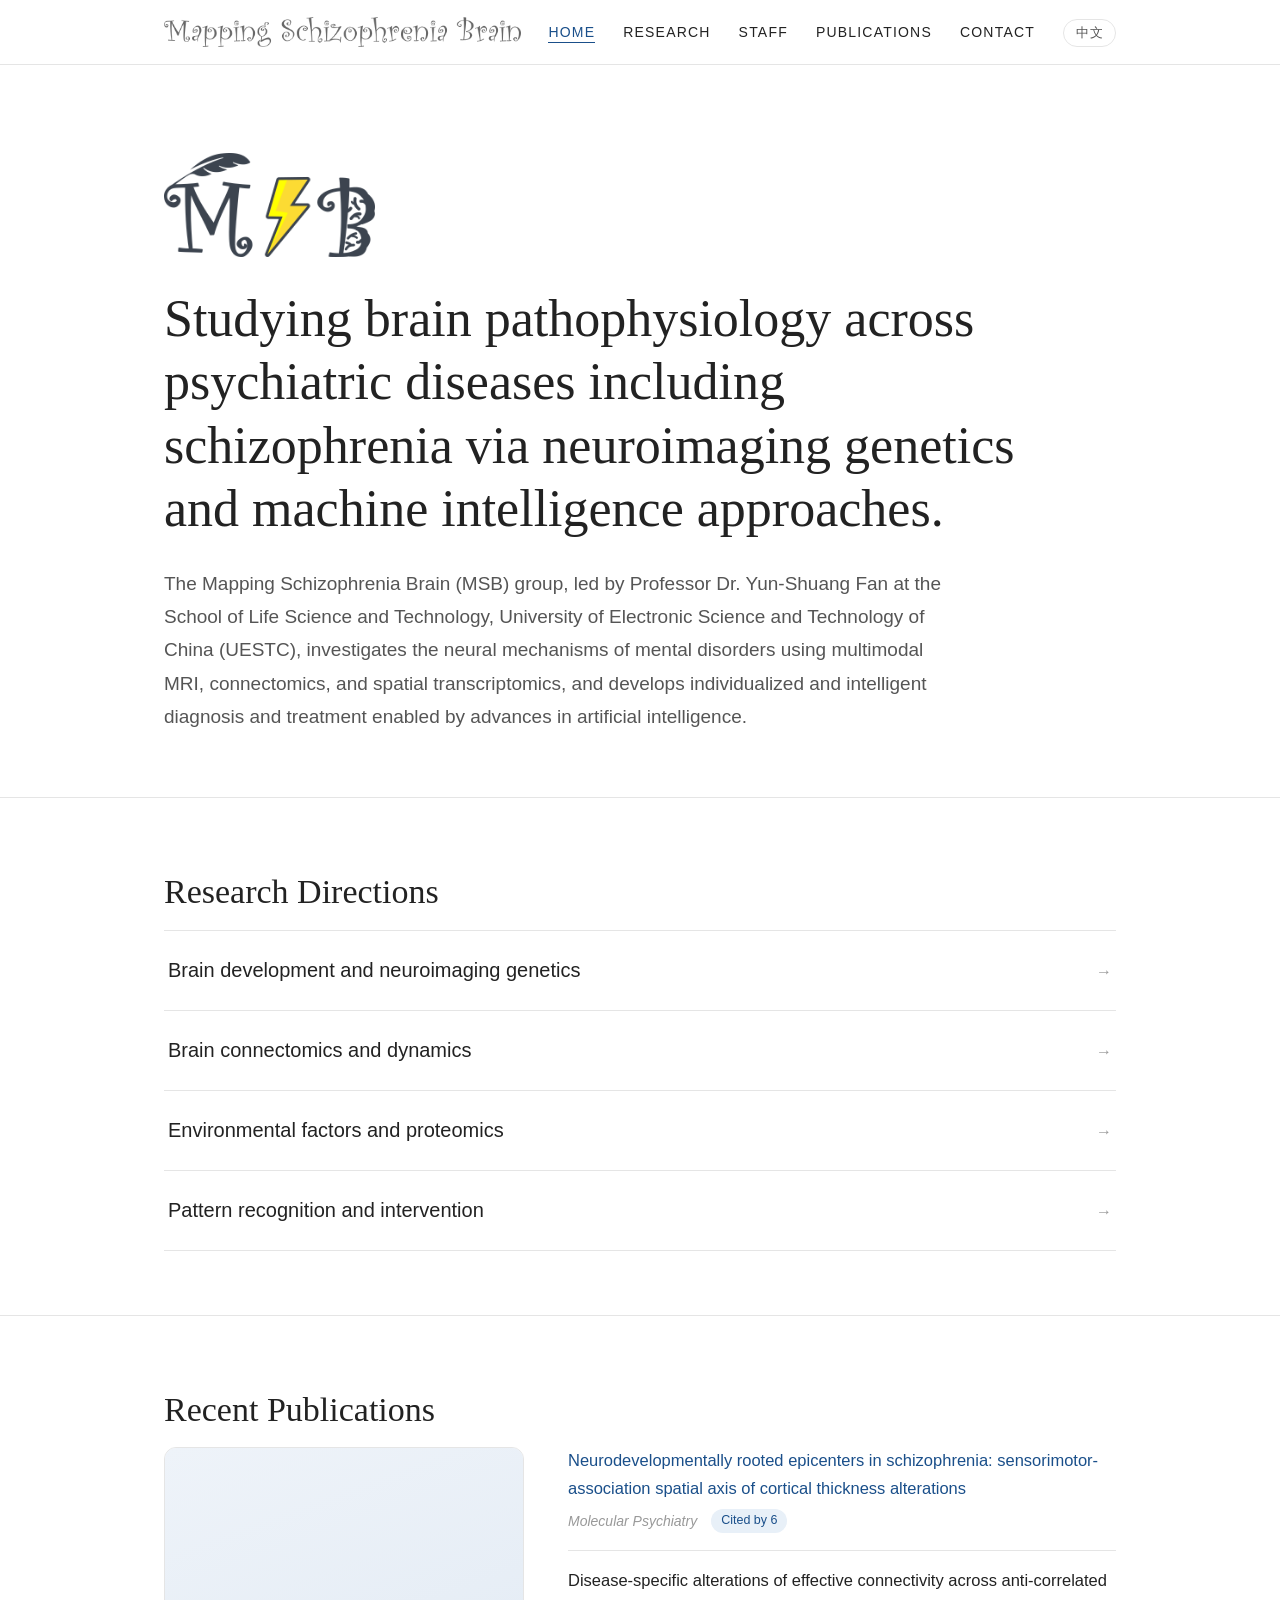
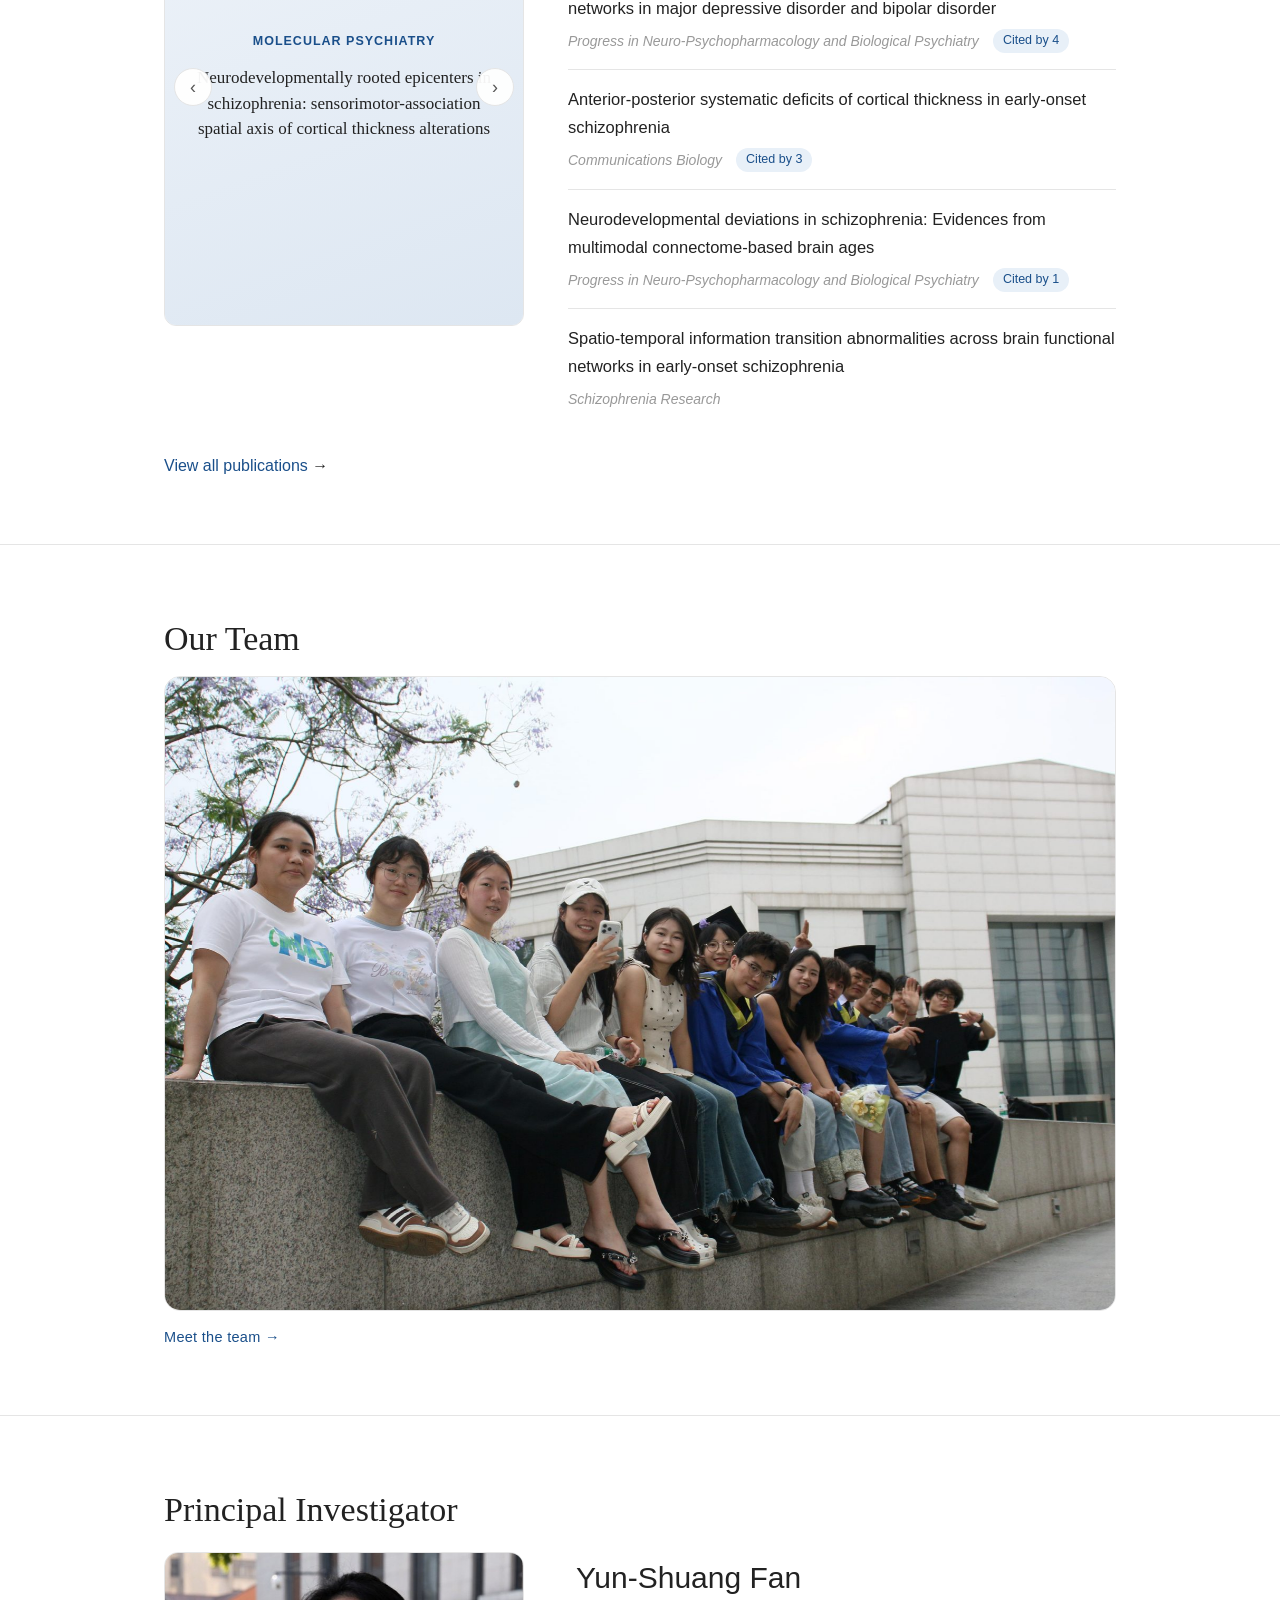
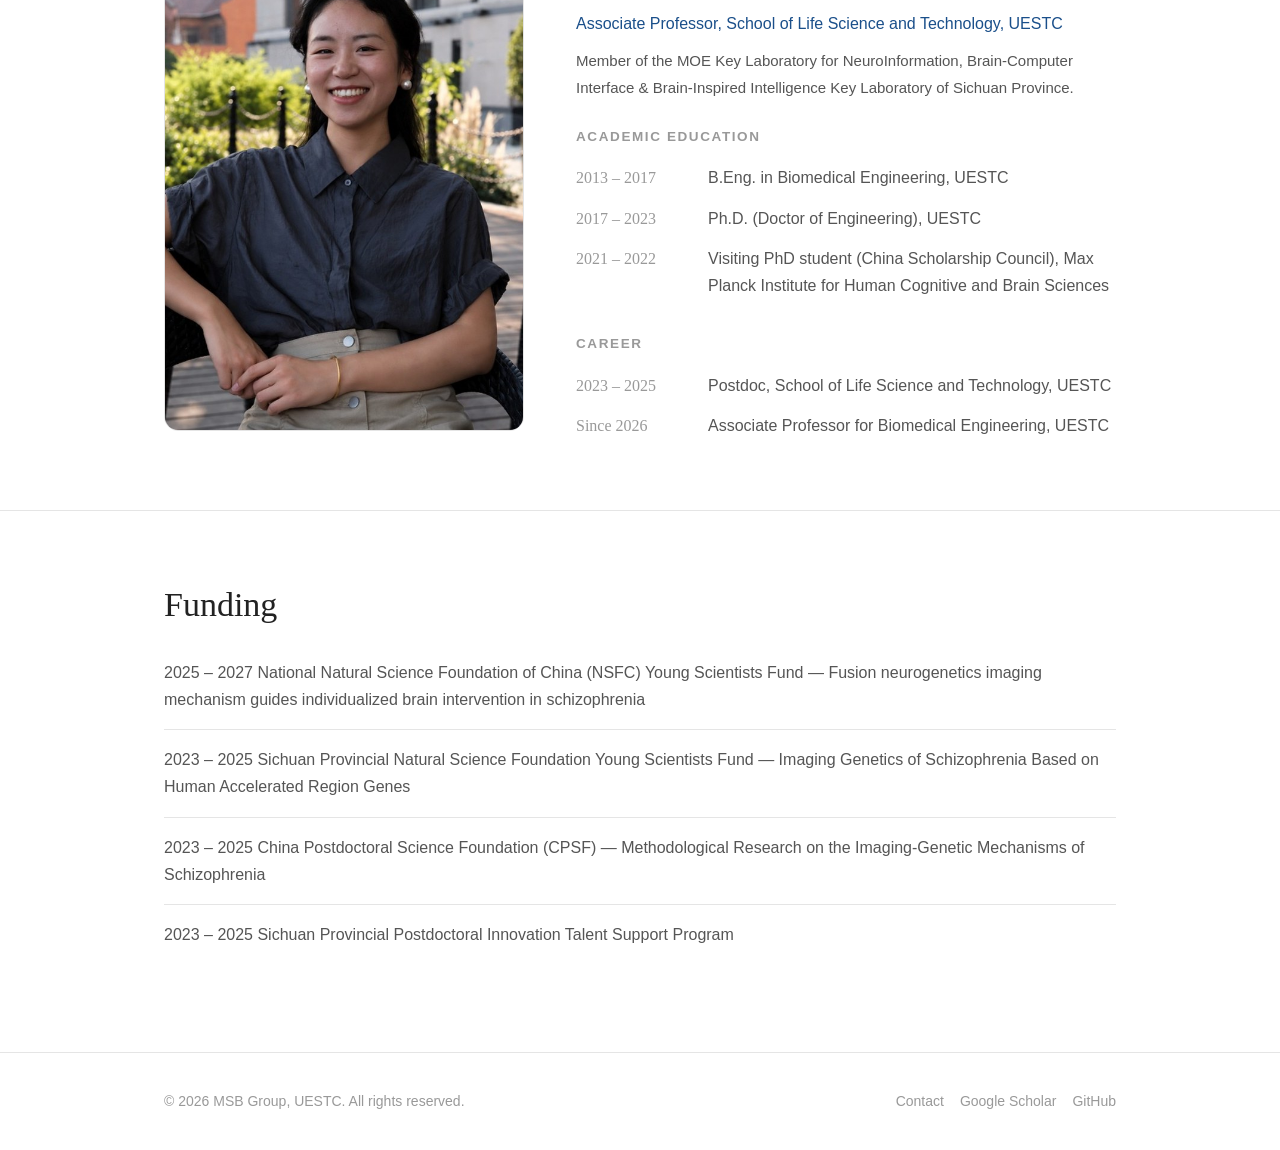
==== commit 9000d81c: "feat: bigger typography site-wide; localize PI name; CV year-hanging stacked layout; PI card uses un" ====
--- a/index.html
+++ b/index.html
@@ -61,27 +61,26 @@
         <div class="pi-layout">
           <img class="pi-photo" src="/assets/people/yun-shuang-fan.jpg" alt="Yun-Shuang Fan" loading="lazy">
           <div class="pi-info">
-            <h3>Yun-Shuang Fan</h3>
+            <h3 data-i18n="home.pi.name"></h3>
             <p class="pi-title"><a href="https://www.life.uestc.edu.cn/sznr2.jsp?urltype=news.NewsContentUrl&wbtreeid=1223&wbnewsid=7107"
                target="_blank" rel="noopener" data-i18n="home.pi.role"></a></p>
             <p class="pi-affil" data-i18n="home.pi.moe"></p>
 
-            <div class="cv-grid">
-              <div class="cv-col">
-                <h4 class="cv-head" data-i18n="home.pi.edu.title"></h4>
-                <ul class="cv-list">
-                  <li data-i18n="home.pi.edu1"></li>
-                  <li data-i18n="home.pi.edu2"></li>
-                  <li data-i18n="home.pi.edu3"></li>
-                </ul>
-              </div>
-              <div class="cv-col">
-                <h4 class="cv-head" data-i18n="home.pi.career.title"></h4>
-                <ul class="cv-list">
-                  <li data-i18n="home.pi.career1"></li>
-                  <li data-i18n="home.pi.career2"></li>
-                </ul>
-              </div>
+            <div class="cv-block">
+              <h4 class="cv-head" data-i18n="home.pi.edu.title"></h4>
+              <ul class="cv-list">
+                <li><span class="cv-year" data-i18n="home.pi.edu1"></span><span class="cv-text" data-i18n="home.pi.edu1d"></span></li>
+                <li><span class="cv-year" data-i18n="home.pi.edu2"></span><span class="cv-text" data-i18n="home.pi.edu2d"></span></li>
+                <li><span class="cv-year" data-i18n="home.pi.edu3"></span><span class="cv-text" data-i18n="home.pi.edu3d"></span></li>
+              </ul>
+            </div>
+
+            <div class="cv-block">
+              <h4 class="cv-head" data-i18n="home.pi.career.title"></h4>
+              <ul class="cv-list">
+                <li><span class="cv-year" data-i18n="home.pi.career1"></span><span class="cv-text" data-i18n="home.pi.career1d"></span></li>
+                <li><span class="cv-year" data-i18n="home.pi.career2"></span><span class="cv-text" data-i18n="home.pi.career2d"></span></li>
+              </ul>
             </div>
           </div>
         </div>
--- a/assets/css/style.css
+++ b/assets/css/style.css
@@ -63,7 +63,7 @@
 
 .nav-links a {
   color: var(--text);
-  font-size: 13px;
+  font-size: 14px;
   font-weight: 500;
   letter-spacing: 1.2px;
   text-transform: uppercase;
@@ -76,7 +76,7 @@
 
 .lang-toggle {
   font-family: var(--font-sans);
-  font-size: 12px;
+  font-size: 13px;
   letter-spacing: 0.5px;
   color: var(--text-2);
   background: none;
@@ -109,7 +109,7 @@
   margin-bottom: 26px;
 }
 
-.hero p { font-size: 18px; color: var(--text-2); max-width: 780px; }
+.hero p { font-size: 19px; color: var(--text-2); max-width: 780px; }
 
 /* Section */
 .section { padding: 64px 0; border-bottom: 1px solid var(--line); }
@@ -117,15 +117,15 @@
 
 .section-title {
   font-family: var(--font-serif);
-  font-size: 32px;
+  font-size: 34px;
   font-weight: 400;
   margin-bottom: 8px;
 }
 
-.section-sub { color: var(--text-3); font-size: 14px; margin-bottom: 40px; letter-spacing: 0.3px; }
+.section-sub { color: var(--text-3); font-size: 15px; margin-bottom: 40px; letter-spacing: 0.3px; }
 
 h2.block-title {
-  font-size: 15px;
+  font-size: 16px;
   font-weight: 600;
   letter-spacing: 2px;
   text-transform: uppercase;
@@ -139,19 +139,121 @@
 /* Page header (sub pages) */
 .page-head { padding: 72px 0 48px; border-bottom: 1px solid var(--line); margin-bottom: 0; }
 .page-head h1 { font-family: var(--font-serif); font-size: 52px; font-weight: 400; line-height: 1.22; margin-bottom: 14px; }
-.page-head p { color: var(--text-2); max-width: 680px; font-size: 16px; }
-
-/* Research directions (research page) */
-.res-block { padding: 34px 0; border-bottom: 1px solid var(--line); }
+.page-head p { color: var(--text-2); max-width: 680px; font-size: 17px; }
+
+/* Research page: magazine layout */
+.res-nav {
+  position: sticky;
+  top: 64px;
+  z-index: 90;
+  background: var(--bg);
+  border-bottom: 1px solid var(--line);
+}
+.res-nav-inner {
+  display: flex;
+  justify-content: center;
+  gap: 10px;
+  padding-top: 12px;
+  padding-bottom: 12px;
+}
+.res-dot {
+  width: 30px;
+  height: 30px;
+  border-radius: 50%;
+  border: 1px solid var(--line);
+  display: inline-flex;
+  align-items: center;
+  justify-content: center;
+  font-size: 12.5px;
+  color: var(--text-2);
+  transition: background 0.2s, border-color 0.2s, color 0.2s;
+}
+.res-dot:hover { border-color: var(--accent); color: var(--accent); text-decoration: none; }
+.res-dot.active { background: var(--accent); border-color: var(--accent); color: #fff; }
+
+.res-block {
+  display: grid;
+  grid-template-columns: 76px 1fr;
+  gap: 10px 30px;
+  padding: 46px 0;
+  border-bottom: 1px solid var(--line);
+  scroll-margin-top: 132px;
+}
 .res-block:last-child { border-bottom: none; }
-.res-block h3 { font-size: 22px; font-weight: 500; margin-bottom: 10px; }
-.res-block .dir-desc { font-size: 15px; max-width: 760px; }
-.res-block .dir-members { max-width: 460px; margin-top: 16px; }
+
+.res-index {
+  font-family: var(--font-serif);
+  font-size: 42px;
+  line-height: 1;
+  color: var(--accent);
+  opacity: 0.32;
+}
+
+.res-body { max-width: 760px; }
+.res-block h3 {
+  font-family: var(--font-serif);
+  font-size: 30px;
+  font-weight: 400;
+  line-height: 1.3;
+  margin-bottom: 14px;
+}
+.res-desc { font-size: 17.5px; line-height: 1.8; color: var(--text-2); }
+.res-keywords {
+  margin-top: 18px;
+  font-size: 12.5px;
+  letter-spacing: 1.6px;
+  text-transform: uppercase;
+  color: var(--text-3);
+}
+
+.res-sub {
+  font-size: 12.5px;
+  font-weight: 600;
+  letter-spacing: 1.6px;
+  text-transform: uppercase;
+  color: var(--text-3);
+  margin: 30px 0 12px;
+}
+
+.res-papers { list-style: none; }
+.res-papers li { display: grid; grid-template-columns: 52px 1fr; gap: 16px; padding: 9px 0; }
+.res-year { font-family: var(--font-serif); font-size: 16px; color: var(--text-3); }
+.res-paper-body a { color: var(--text); font-size: 16px; line-height: 1.5; }
+.res-paper-body a:hover { color: var(--accent); }
+.res-paper-venue { display: block; font-size: 13.5px; color: var(--text-3); font-style: italic; margin-top: 2px; }
+
+.res-more { margin-top: 12px; font-size: 14px; }
+.res-ongoing { font-size: 14.5px; color: var(--text-3); font-style: italic; }
+
+.res-people { list-style: none; display: flex; flex-wrap: wrap; gap: 12px 20px; }
+.res-people li a { display: inline-flex; align-items: center; gap: 9px; color: var(--text); }
+.res-people li a:hover { color: var(--accent); text-decoration: none; }
+.res-avatar {
+  width: 30px;
+  height: 30px;
+  border-radius: 7px;
+  object-fit: cover;
+  background: var(--accent-soft);
+  flex-shrink: 0;
+}
+.res-avatar.is-initials {
+  display: inline-flex;
+  align-items: center;
+  justify-content: center;
+  font-size: 12px;
+  font-weight: 600;
+  color: var(--accent);
+}
+.res-person { display: flex; flex-direction: column; line-height: 1.25; }
+.res-person-name { font-size: 15px; }
+.res-person-role { font-size: 12.5px; color: var(--text-3); }
+
+.res-allpubs { margin-top: 34px; font-size: 15px; }
 
 /* People */
 .pi-card {
   display: grid;
-  grid-template-columns: 160px 1fr;
+  grid-template-columns: minmax(220px, 340px) 1fr;
   gap: 36px;
   align-items: start;
   padding: 40px;
@@ -161,9 +263,9 @@
   margin-bottom: 8px;
 }
 
-.pi-card h3 { font-size: 24px; font-weight: 500; margin-bottom: 4px; }
-.pi-card .pi-role { color: var(--accent); font-size: 14px; font-weight: 500; margin-bottom: 12px; }
-.pi-card p { color: var(--text-2); font-size: 14.5px; margin-bottom: 10px; }
+.pi-card h3 { font-size: 26px; font-weight: 500; margin-bottom: 4px; }
+.pi-card .pi-role { color: var(--accent); font-size: 15px; font-weight: 500; margin-bottom: 12px; }
+.pi-card p { color: var(--text-2); font-size: 15.5px; margin-bottom: 10px; }
 
 .people-grid {
   display: grid;
@@ -201,7 +303,7 @@
   align-items: center;
   justify-content: center;
   font-family: var(--font-serif);
-  font-size: 46px;
+  font-size: 48px;
   color: var(--accent);
   letter-spacing: 1px;
 }
@@ -220,22 +322,22 @@
   align-items: center;
   justify-content: center;
   font-weight: 600;
-  font-size: 20px;
+  font-size: 22px;
   letter-spacing: 0.5px;
 }
-.avatar.lg { width: 180px; height: 180px; font-size: 42px; border-radius: 14px; }
+.avatar.lg { width: 100%; max-width: 340px; height: auto; font-size: 44px; border-radius: 14px; }
 
 .member-info { min-width: 0; }
-.member-name { font-size: 17px; font-weight: 500; }
-.member-role { font-size: 12.5px; color: var(--accent); font-weight: 500; margin: 2px 0 8px; }
-.member-research { font-size: 13.5px; color: var(--text-2); line-height: 1.6; margin-bottom: 10px; }
+.member-name { font-size: 18px; font-weight: 500; }
+.member-role { font-size: 13.5px; color: var(--accent); font-weight: 500; margin: 2px 0 8px; }
+.member-research { font-size: 14.5px; color: var(--text-2); line-height: 1.6; margin-bottom: 10px; }
 
 .member-links { display: flex; gap: 10px; }
 .member-links a { color: var(--text-3); display: inline-flex; }
 .member-links a:hover { color: var(--accent); }
 .member-links svg { width: 18px; height: 18px; }
 
-.member-dest { font-size: 13px; color: var(--text-3); margin-top: 6px; }
+.member-dest { font-size: 14px; color: var(--text-3); margin-top: 6px; }
 
 /* Publications */
 .pub-stats {
@@ -245,8 +347,8 @@
   padding: 28px 0;
 }
 
-.pub-stat .num { font-family: var(--font-serif); font-size: 34px; color: var(--text); line-height: 1.1; }
-.pub-stat .lbl { font-size: 12px; letter-spacing: 1px; text-transform: uppercase; color: var(--text-3); margin-top: 4px; }
+.pub-stat .num { font-family: var(--font-serif); font-size: 36px; color: var(--text); line-height: 1.1; }
+.pub-stat .lbl { font-size: 13px; letter-spacing: 1px; text-transform: uppercase; color: var(--text-3); margin-top: 4px; }
 
 .pub-toolbar {
   display: flex;
@@ -259,7 +361,7 @@
 
 .pub-search {
   font-family: var(--font-sans);
-  font-size: 14px;
+  font-size: 15px;
   padding: 8px 14px;
   border: 1px solid var(--line);
   border-radius: 999px;
@@ -269,11 +371,11 @@
 }
 .pub-search:focus { border-color: var(--accent); }
 
-.pub-updated { font-size: 12.5px; color: var(--text-3); }
+.pub-updated { font-size: 13.5px; color: var(--text-3); }
 
 .pub-year {
   font-family: var(--font-serif);
-  font-size: 22px;
+  font-size: 24px;
   color: var(--accent);
   margin: 36px 0 4px;
 }
@@ -281,16 +383,16 @@
 .pub-item { padding: 20px 0; border-bottom: 1px solid var(--line); }
 .pub-item:last-child { border-bottom: none; }
 
-.pub-title { font-size: 16px; font-weight: 500; line-height: 1.5; }
+.pub-title { font-size: 17px; font-weight: 500; line-height: 1.5; }
 .pub-title a { color: var(--text); }
 .pub-title a:hover { color: var(--accent); }
 
-.pub-authors { font-size: 13.5px; color: var(--text-2); margin-top: 4px; }
-.pub-venue { font-size: 13px; color: var(--text-3); font-style: italic; margin-top: 2px; }
+.pub-authors { font-size: 14.5px; color: var(--text-2); margin-top: 4px; }
+.pub-venue { font-size: 14px; color: var(--text-3); font-style: italic; margin-top: 2px; }
 
 .pub-cite {
   display: inline-block;
-  font-size: 12px;
+  font-size: 13px;
   color: var(--accent);
   background: var(--accent-soft);
   border-radius: 999px;
@@ -306,7 +408,7 @@
   border: 1px solid var(--line);
   background: var(--bg);
   border-radius: 8px;
-  font-size: 13.5px;
+  font-size: 14.5px;
   color: var(--text-2);
   cursor: pointer;
 }
@@ -318,11 +420,11 @@
 .contact-grid { display: grid; grid-template-columns: 1.2fr 1fr; gap: 56px; align-items: start; }
 .contact-item { padding: 22px 0; border-bottom: 1px solid var(--line); }
 .contact-item:first-child { padding-top: 0; }
-.contact-item h3 { font-size: 13px; letter-spacing: 1.5px; text-transform: uppercase; color: var(--text-3); font-weight: 500; margin-bottom: 8px; }
-.contact-item p { font-size: 16px; }
+.contact-item h3 { font-size: 13.5px; letter-spacing: 1.5px; text-transform: uppercase; color: var(--text-3); font-weight: 500; margin-bottom: 8px; }
+.contact-item p { font-size: 17px; }
 .qr-box { text-align: center; }
 .qr-box img { width: 220px; margin: 0 auto 14px; border: 1px solid var(--line); border-radius: 12px; }
-.qr-box p { font-size: 13.5px; color: var(--text-2); }
+.qr-box p { font-size: 14.5px; color: var(--text-2); }
 
 /* Footer */
 .site-footer { border-top: 1px solid var(--line); padding: 36px 0; margin-top: 24px; }
@@ -332,7 +434,7 @@
   align-items: center;
   gap: 16px;
   flex-wrap: wrap;
-  font-size: 13px;
+  font-size: 14px;
   color: var(--text-3);
 }
 .footer-inner a { color: var(--text-3); margin-left: 16px; }
@@ -342,39 +444,26 @@
 .muted { color: var(--text-3); }
 .mt-24 { margin-top: 24px; }
 
-/* ---------------- Home: research directions ---------------- */
-.dir-grid {
-  display: grid;
-  grid-template-columns: repeat(2, 1fr);
-  gap: 22px;
-  margin-top: 8px;
-}
-
-.dir-card {
-  border: 1px solid var(--line);
-  border-radius: 14px;
-  padding: 28px 30px;
-  transition: border-color 0.25s, box-shadow 0.25s;
-}
-.dir-card:hover { border-color: #cfd8e3; box-shadow: 0 6px 22px rgba(26, 79, 138, 0.07); }
-
-.dir-card h3 { font-size: 19px; font-weight: 500; line-height: 1.35; margin-bottom: 10px; }
-.dir-desc { font-size: 14px; color: var(--text-2); margin-bottom: 16px; }
-
-.dir-members { list-style: none; }
-.dir-members li {
-  display: flex;
+/* ---------------- Home: research directions (names + deep link) ---------------- */
+.dir-names { list-style: none; margin-top: 8px; border-top: 1px solid var(--line); }
+.dir-names li { border-bottom: 1px solid var(--line); }
+.dir-names a {
+  display: flex;
+  align-items: baseline;
   justify-content: space-between;
-  align-items: baseline;
-  gap: 12px;
-  padding: 7px 0;
-  border-top: 1px solid var(--line);
-  font-size: 14.5px;
-}
-.dir-members li:first-child { border-top: none; }
-.dir-members a { color: var(--text); }
-.dir-members a:hover { color: var(--accent); text-decoration: none; }
-.dir-role { font-size: 12.5px; color: var(--text-3); white-space: nowrap; }
+  gap: 24px;
+  padding: 22px 4px;
+  font-size: 20px;
+  color: var(--text);
+}
+.dir-names a:hover { color: var(--accent); text-decoration: none; }
+.dir-names .dir-arrow {
+  color: var(--text-3);
+  font-size: 16px;
+  transition: transform 0.25s, color 0.25s;
+  flex-shrink: 0;
+}
+.dir-names a:hover .dir-arrow { color: var(--accent); transform: translateX(4px); }
 
 /* ---------------- Home: recent publications ---------------- */
 .papers-layout {
@@ -418,8 +507,8 @@
 .pc-cover.no-cover { background: linear-gradient(160deg, #eef3f9, #dde7f2); }
 .pc-cover.no-cover img { display: none; }
 .pc-cover.no-cover .pc-fallback { display: flex; }
-.pc-fallback .pc-venue { font-size: 11.5px; letter-spacing: 1px; text-transform: uppercase; color: var(--accent); font-weight: 600; }
-.pc-fallback .pc-title { font-family: var(--font-serif); font-size: 16px; line-height: 1.5; color: var(--text); }
+.pc-fallback .pc-venue { font-size: 12.5px; letter-spacing: 1px; text-transform: uppercase; color: var(--accent); font-weight: 600; }
+.pc-fallback .pc-title { font-family: var(--font-serif); font-size: 17px; line-height: 1.5; color: var(--text); }
 
 .pc-arrow {
   position: absolute;
@@ -451,12 +540,12 @@
 }
 .papers-list li:first-child { padding-top: 0; }
 .papers-list li:last-child { border-bottom: none; }
-.papers-list a { color: var(--text); font-size: 15.5px; font-weight: 500; line-height: 1.5; }
+.papers-list a { color: var(--text); font-size: 16.5px; font-weight: 500; line-height: 1.5; }
 .papers-list a:hover { color: var(--accent); text-decoration: none; }
 .papers-list li.active a { color: var(--accent); }
 .paper-meta { display: flex; gap: 14px; align-items: center; margin-top: 6px; flex-wrap: wrap; }
-.paper-venue { font-size: 13px; color: var(--text-3); font-style: italic; }
-.paper-cite { font-size: 12px; color: var(--accent); background: var(--accent-soft); border-radius: 999px; padding: 1px 10px; }
+.paper-venue { font-size: 14px; color: var(--text-3); font-style: italic; }
+.paper-cite { font-size: 12.5px; color: var(--accent); background: var(--accent-soft); border-radius: 999px; padding: 1px 10px; }
 
 /* ---------------- Home: team photo ---------------- */
 .team-link { display: block; }
@@ -495,7 +584,7 @@
 .team-cta {
   display: inline-block;
   margin-top: 14px;
-  font-size: 13.5px;
+  font-size: 14.5px;
   color: var(--accent);
   letter-spacing: 0.3px;
 }
@@ -517,51 +606,42 @@
   display: block;
 }
 
-.pi-info h3 { font-size: 28px; font-weight: 500; margin-bottom: 6px; }
-.pi-title { font-size: 15px; margin-bottom: 10px; }
+.pi-info h3 { font-size: 30px; font-weight: 500; margin-bottom: 6px; }
+.pi-title { font-size: 16px; margin-bottom: 10px; }
 .pi-title a { color: var(--accent); }
-.pi-affil { font-size: 14px; color: var(--text-2); margin-bottom: 24px; }
-
-.cv-grid {
-  display: grid;
-  grid-template-columns: 1fr 1fr;
-  gap: 6px 44px;
-}
+.pi-affil { font-size: 15px; color: var(--text-2); margin-bottom: 24px; }
+
+.cv-block { margin-top: 26px; }
+.cv-block:first-of-type { margin-top: 6px; }
 
 .cv-head {
-  font-size: 13px;
+  font-size: 13.5px;
   font-weight: 600;
   letter-spacing: 1.6px;
   text-transform: uppercase;
   color: var(--text-3);
-  margin: 22px 0 10px;
+  margin: 0 0 10px;
 }
 
 .cv-list { list-style: none; }
 .cv-list li {
-  position: relative;
-  padding: 5px 0 5px 18px;
-  font-size: 14.5px;
-  color: var(--text-2);
-}
-.cv-list li::before {
-  content: "";
-  position: absolute;
-  left: 0;
-  top: 14px;
-  width: 6px;
-  height: 6px;
-  border-radius: 50%;
-  background: var(--accent);
-  opacity: 0.55;
-}
+  display: grid;
+  grid-template-columns: 118px 1fr;
+  gap: 14px;
+  padding: 7px 0;
+  font-size: 16px;
+  color: var(--text-2);
+  line-height: 1.65;
+}
+.cv-year { font-family: var(--font-serif); color: var(--text-3); white-space: nowrap; }
+.cv-text { display: block; }
 
 /* ---------------- Home: funding ---------------- */
 .funding-list { list-style: none; }
 .funding-list li {
   padding: 16px 0;
   border-bottom: 1px solid var(--line);
-  font-size: 15px;
+  font-size: 16px;
   color: var(--text-2);
   line-height: 1.7;
 }
@@ -603,7 +683,7 @@
   right: 0;
   bottom: 0;
   padding: 34px 18px 12px;
-  font-size: 13.5px;
+  font-size: 14.5px;
   color: #fff;
   background: linear-gradient(transparent, rgba(0, 0, 0, 0.55));
   pointer-events: none;
@@ -669,7 +749,7 @@
 
 .mfield label {
   display: block;
-  font-size: 13px;
+  font-size: 14px;
   font-weight: 500;
   color: var(--text-2);
   margin-bottom: 6px;
@@ -682,7 +762,7 @@
 .mfield select {
   width: 100%;
   font: inherit;
-  font-size: 14px;
+  font-size: 15px;
   padding: 9px 12px;
   border: 1px solid var(--line);
   border-radius: 8px;
@@ -691,7 +771,7 @@
 }
 .mfield input:focus, .mfield select:focus { outline: none; border-color: var(--accent); }
 
-.mfield .hint { font-size: 12px; color: var(--text-3); margin-top: 5px; }
+.mfield .hint { font-size: 12.5px; color: var(--text-3); margin-top: 5px; }
 
 .checkfield .check {
   display: flex;
@@ -713,7 +793,7 @@
 
 .mbtn {
   font: inherit;
-  font-size: 14px;
+  font-size: 15px;
   padding: 10px 22px;
   border-radius: 999px;
   border: 1px solid var(--line);
@@ -726,7 +806,7 @@
 .mbtn.primary { background: var(--accent); border-color: var(--accent); color: #fff; }
 .mbtn.primary:hover { background: #16437a; color: #fff; }
 
-.mj-status { font-size: 13px; color: var(--accent); }
+.mj-status { font-size: 14px; color: var(--accent); }
 
 .mj-output {
   background: var(--bg-soft);
@@ -736,11 +816,11 @@
   overflow: auto;
   max-height: 420px;
   font-family: Consolas, Menlo, monospace;
-  font-size: 12.5px;
+  font-size: 13px;
   line-height: 1.6;
 }
 
-.mj-steps { padding-left: 22px; font-size: 15px; color: var(--text-2); }
+.mj-steps { padding-left: 22px; font-size: 16px; color: var(--text-2); }
 .mj-steps li { padding: 6px 0; }
 
 @media (max-width: 800px) {
@@ -772,18 +852,25 @@
 
   .hero { padding: 56px 0 44px; }
   .hero-mark { height: 70px; margin-bottom: 22px; }
-  .hero h1 { font-size: 32px; }
-  .page-head h1 { font-size: 32px; }
+  .hero h1 { font-size: 34px; }
+  .page-head h1 { font-size: 34px; }
 
   .pi-card { grid-template-columns: 1fr; padding: 28px; }
-  .avatar.lg { width: 120px; height: 120px; }
-
-  .dir-grid { grid-template-columns: 1fr; }
+  .avatar.lg { width: 100%; max-width: none; }
+  .cv-list li { grid-template-columns: 104px 1fr; gap: 10px; }
+
+  .dir-names a { font-size: 18px; padding: 18px 2px; }
+  .res-nav-inner { gap: 8px; }
+  .res-dot { width: 28px; height: 28px; }
+  .res-block { grid-template-columns: 1fr; gap: 6px; padding: 32px 0; scroll-margin-top: 120px; }
+  .res-index { font-size: 26px; }
+  .res-block h3 { font-size: 23px; }
+  .res-desc { font-size: 16.5px; line-height: 1.75; }
+  .res-papers li { grid-template-columns: 44px 1fr; gap: 10px; }
   .papers-layout { grid-template-columns: 1fr; gap: 30px; }
   .papers-carousel { max-width: 320px; }
   .pi-layout { grid-template-columns: 1fr; gap: 26px; }
   .pi-photo { max-width: 240px; }
-  .cv-grid { grid-template-columns: 1fr; }
   .contact-grid { grid-template-columns: 1fr; gap: 32px; }
   .pub-stats { gap: 28px; }
   .pub-search { width: 100%; }
